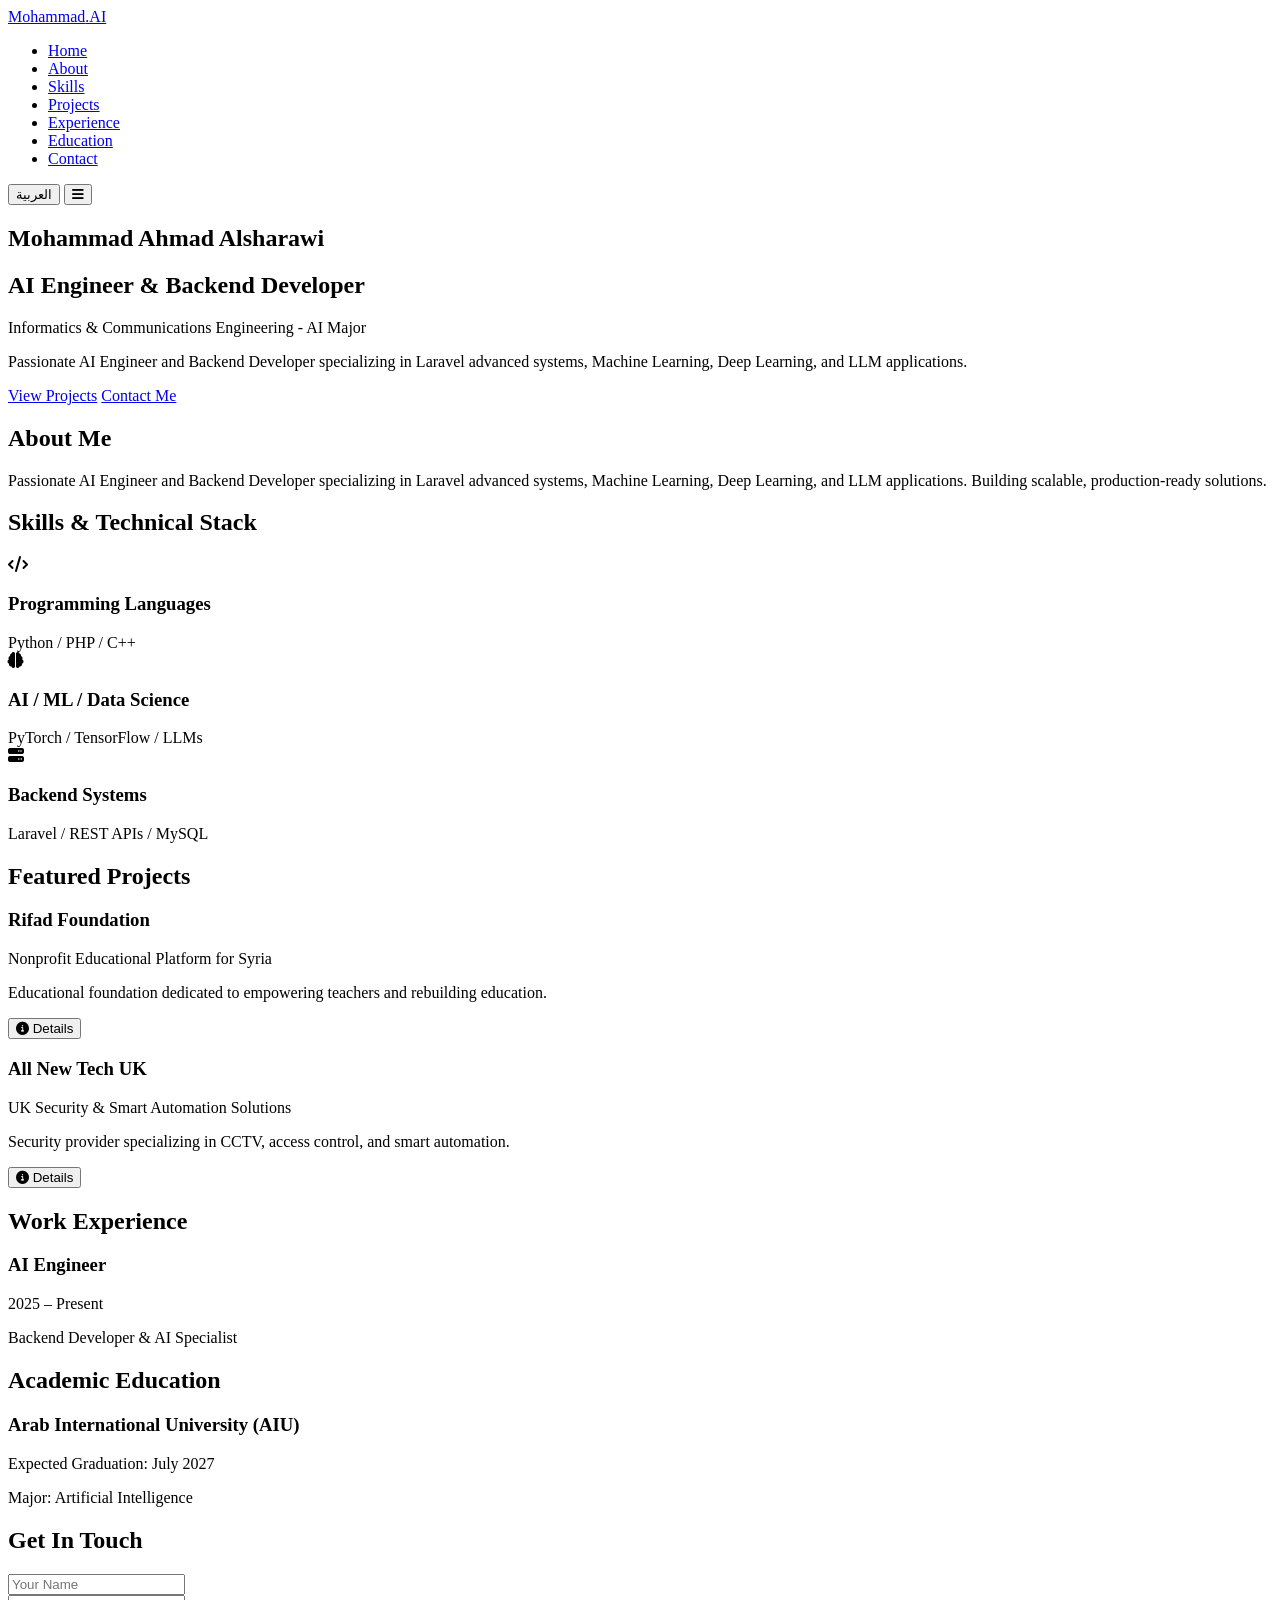
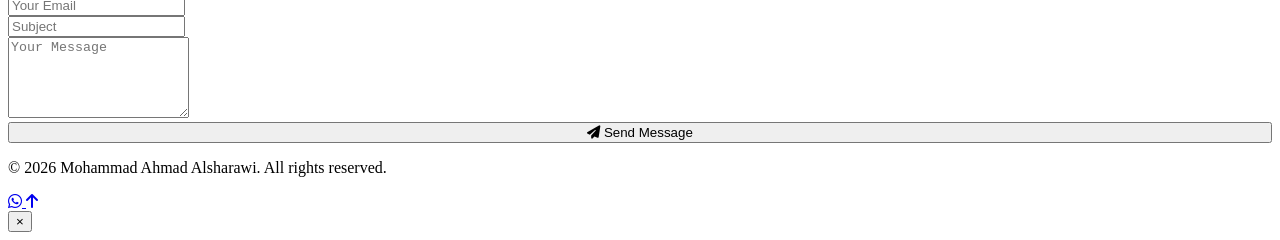
==== index.html @ d44308a1 "Reapply "modify style" This reverts commit 7b369221297376e7bb7dd0b1ac728da6c365f1c9." ====
<!DOCTYPE html>
<html lang="en" dir="ltr">
<head>
  <meta charset="UTF-8">
  <meta name="viewport" content="width=device-width, initial-scale=1.0">
  <title>Mohammad Alsharawi | Portfolio</title>
  
  <!-- Fonts & Icons -->
  <link rel="preconnect" href="https://fonts.googleapis.com">
  <link rel="preconnect" href="https://fonts.gstatic.com" crossorigin>
  <link href="https://fonts.googleapis.com/css2?family=Inter:wght@300;400;600;700&family=Tajawal:wght@400;500;700&display=swap" rel="stylesheet">
  <link rel="stylesheet" href="https://cdnjs.cloudflare.com/ajax/libs/font-awesome/6.4.0/css/all.min.css">
  
  <!-- Custom CSS -->
  <link rel="stylesheet" href="style.css">
</head>
<body>

  <!-- Navigation -->
  <nav class="navbar glass-panel">
    <div class="container nav-container">
      <a href="#home" class="logo">Mohammad<span>.AI</span></a>
      
      <ul class="nav-links" id="nav-links">
        <li><a href="#home" data-lang="nav-home">Home</a></li>
        <li><a href="#about" data-lang="nav-about">About</a></li>
        <li><a href="#skills" data-lang="nav-skills">Skills</a></li>
        <li><a href="#projects" data-lang="nav-projects">Projects</a></li>
        <li><a href="#experience" data-lang="nav-experience">Experience</a></li>
        <li><a href="#education" data-lang="nav-education">Education</a></li>
        <li><a href="#contact" data-lang="nav-contact">Contact</a></li>
      </ul>

      <div class="nav-actions">
        <button class="btn btn-outline language-switcher" onclick="switchLanguage()">العربية</button>
        <button class="mobile-toggle" id="mobile-toggle" aria-label="Toggle Menu">
          <i class="fas fa-bars"></i>
        </button>
      </div>
    </div>
  </nav>

  <!-- Hero Section -->
  <section id="home" class="hero-section section">
    <div class="container hero-container">
      <div class="hero-content">
        <h1 class="hero-title" data-lang="hero-name">Mohammad Ahmad Alsharawi</h1>
        <h2 class="hero-subtitle" data-lang="hero-subtitle">AI Engineer & Backend Developer</h2>
        <p class="hero-academic" data-lang="hero-academic">Informatics & Communications Engineering - AI Major</p>
        <p class="hero-desc" data-lang="hero-desc">
          Passionate AI Engineer and Backend Developer specializing in Laravel advanced systems, Machine Learning, Deep Learning, and LLM applications.
        </p>
        <div class="hero-btns">
          <a href="#projects" class="btn btn-primary" data-lang="view-projects">View Projects</a>
          <a href="#contact" class="btn btn-outline" data-lang="contact-me">Contact Me</a>
        </div>
      </div>
    </div>
  </section>

  <!-- About Section -->
  <section id="about" class="section">
    <div class="container">
      <h2 class="section-title" data-lang="about-me">About Me</h2>
      <div class="glass-panel about-card">
        <p data-lang="hero-desc">
          Passionate AI Engineer and Backend Developer specializing in Laravel advanced systems, Machine Learning, Deep Learning, and LLM applications. Building scalable, production-ready solutions.
        </p>
      </div>
    </div>
  </section>

  <!-- Skills Section -->
  <section id="skills" class="section skills-section">
    <div class="container">
      <h2 class="section-title" data-lang="my-skills">Skills & Technical Stack</h2>
      <div class="grid-3">
        <div class="glass-panel skill-card">
          <i class="fas fa-code skill-icon"></i>
          <h3 data-lang="programming-languages">Programming Languages</h3>
          <div class="progress-item">
            <span>Python / PHP / C++</span>
            <div class="progress-bg"><div class="progress-bar" data-progress="90%"></div></div>
          </div>
        </div>

        <div class="glass-panel skill-card">
          <i class="fas fa-brain skill-icon"></i>
          <h3 data-lang="ai-ml-data">AI / ML / Data Science</h3>
          <div class="progress-item">
            <span>PyTorch / TensorFlow / LLMs</span>
            <div class="progress-bg"><div class="progress-bar" data-progress="85%"></div></div>
          </div>
        </div>

        <div class="glass-panel skill-card">
          <i class="fas fa-server skill-icon"></i>
          <h3 data-lang="backend-systems">Backend Systems</h3>
          <div class="progress-item">
            <span>Laravel / REST APIs / MySQL</span>
            <div class="progress-bg"><div class="progress-bar" data-progress="92%"></div></div>
          </div>
        </div>
      </div>
    </div>
  </section>

  <!-- Projects Section -->
  <section id="projects" class="section">
    <div class="container">
      <h2 class="section-title" data-lang="my-projects">Featured Projects</h2>
      <div class="grid-2">
        <div class="glass-panel project-card">
          <h3 data-lang="rifad-title">Rifad Foundation</h3>
          <p class="project-tag" data-lang="rifad-short">Nonprofit Educational Platform for Syria</p>
          <p data-lang="rifad-desc">Educational foundation dedicated to empowering teachers and rebuilding education.</p>
          <button class="btn btn-outline btn-sm" onclick="openModal('project-modal', 'modal-rifad-details')">
            <i class="fas fa-info-circle"></i> Details
          </button>
        </div>

        <div class="glass-panel project-card">
          <h3 data-lang="allnewtech-title">All New Tech UK</h3>
          <p class="project-tag" data-lang="allnewtech-short">UK Security & Smart Automation Solutions</p>
          <p data-lang="allnewtech-desc">Security provider specializing in CCTV, access control, and smart automation.</p>
          <button class="btn btn-outline btn-sm" onclick="openModal('project-modal', 'modal-tech-details')">
            <i class="fas fa-info-circle"></i> Details
          </button>
        </div>
      </div>
    </div>
  </section>

  <!-- Experience & Education Section -->
  <section id="experience" class="section">
    <div class="container">
      <div class="grid-2">
        <div>
          <h2 class="section-title" data-lang="my-experience">Work Experience</h2>
          <div class="glass-panel timeline-card">
            <h3 data-lang="ai-engineer">AI Engineer</h3>
            <span class="timeline-date" data-lang="experience-present">2025 – Present</span>
            <p data-lang="backend-developer">Backend Developer & AI Specialist</p>
          </div>
        </div>
        <div id="education">
          <h2 class="section-title" data-lang="my-education">Academic Education</h2>
          <div class="glass-panel timeline-card">
            <h3 data-lang="aiu-university">Arab International University (AIU)</h3>
            <span class="timeline-date" data-lang="grad-2027">Expected Graduation: July 2027</span>
            <p data-lang="major-ai">Major: Artificial Intelligence</p>
          </div>
        </div>
      </div>
    </div>
  </section>

  <!-- Contact Section -->
  <section id="contact" class="section">
    <div class="container">
      <h2 class="section-title" data-lang="get-in-touch">Get In Touch</h2>
      <div class="glass-panel contact-wrapper">
        <form id="contact-form" class="contact-form">
          <div class="form-group">
            <input type="text" name="name" class="form-input" placeholder="Your Name" required>
          </div>
          <div class="form-group">
            <input type="email" name="email" class="form-input" placeholder="Your Email" required>
          </div>
          <div class="form-group">
            <input type="text" name="subject" class="form-input" placeholder="Subject" required>
          </div>
          <div class="form-group">
            <textarea name="message" rows="5" class="form-input" placeholder="Your Message" required></textarea>
          </div>
          <button type="submit" class="btn btn-primary" style="width: 100%;">
            <i class="fas fa-paper-plane"></i> <span data-lang="send-message">Send Message</span>
          </button>
        </form>
      </div>
    </div>
  </section>

  <!-- Footer -->
  <footer class="footer">
    <div class="container">
      <p data-lang="copyright">© 2026 Mohammad Ahmad Alsharawi. All rights reserved.</p>
    </div>
  </footer>

  <!-- Floating Buttons -->
  <div class="floating-actions">
    <a href="https://wa.me/963939795817" target="_blank" class="float-btn wa" aria-label="WhatsApp">
      <i class="fab fa-whatsapp"></i>
    </a>
    <a href="#home" class="float-btn top" aria-label="Back to top">
      <i class="fas fa-arrow-up"></i>
    </a>
  </div>

  <!-- Dynamic Modal -->
  <div id="project-modal" class="modal">
    <div class="modal-content glass-panel">
      <button class="close-modal">&times;</button>
      <div id="modal-body"></div>
    </div>
  </div>

  <!-- Modal Details Templates -->
  <div id="modal-rifad-details" style="display: none;">
    <h3 style="margin-bottom: 10px; color: var(--primary-color);">Rifad Foundation</h3>
    <p style="margin-bottom: 15px;">Full API infrastructure and management panel developed using Laravel and Filament Framework.</p>
    <p><strong>Tech Stack:</strong> Laravel, Filament Framework, MySQL, REST APIs</p>
  </div>

  <div id="modal-tech-details" style="display: none;">
    <h3 style="margin-bottom: 10px; color: var(--primary-color);">All New Tech UK</h3>
    <p style="margin-bottom: 15px;">Automated system setup for managing IoT security devices and client scheduling.</p>
    <p><strong>Tech Stack:</strong> Laravel, MySQL, Microservices</p>
  </div>

  <!-- JavaScript Files -->
  <script src="language.js"></script>
  <script src="components.js"></script>
  <script src="main.js"></script>
</body>
</html>
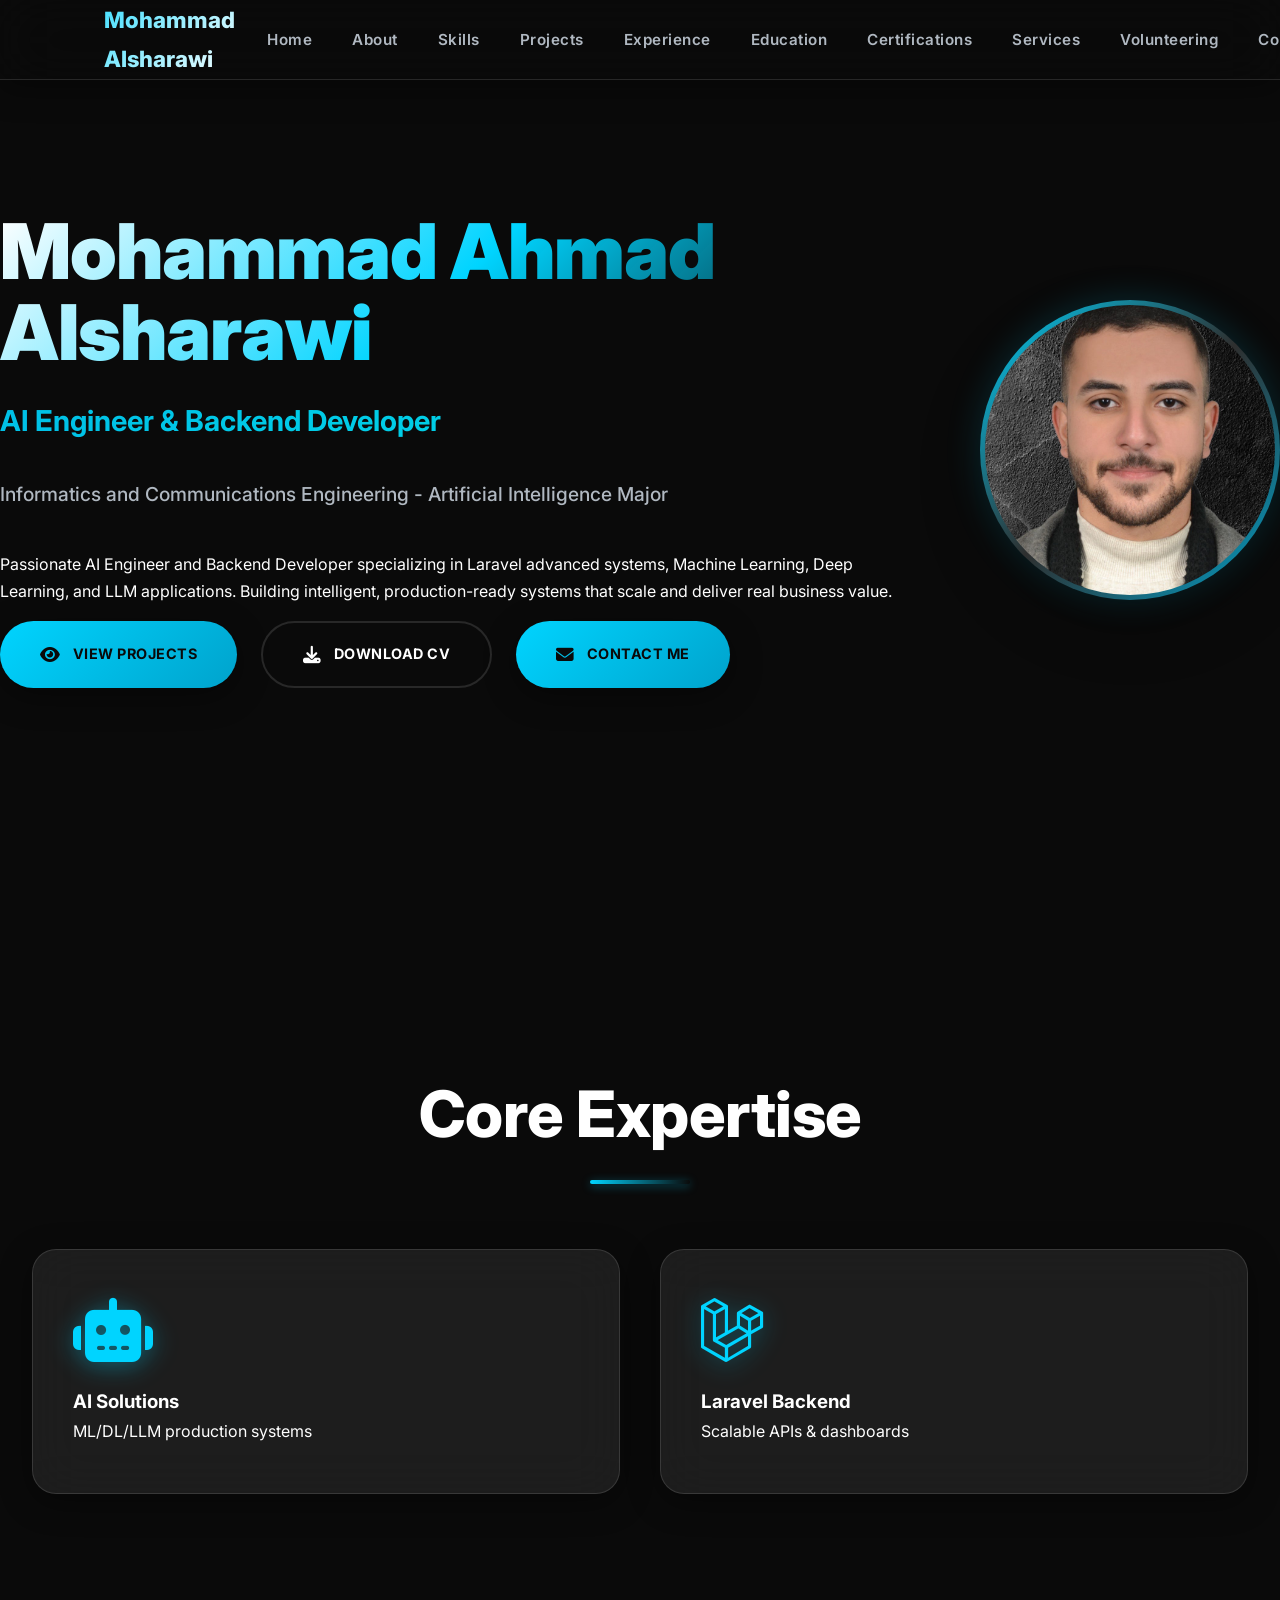
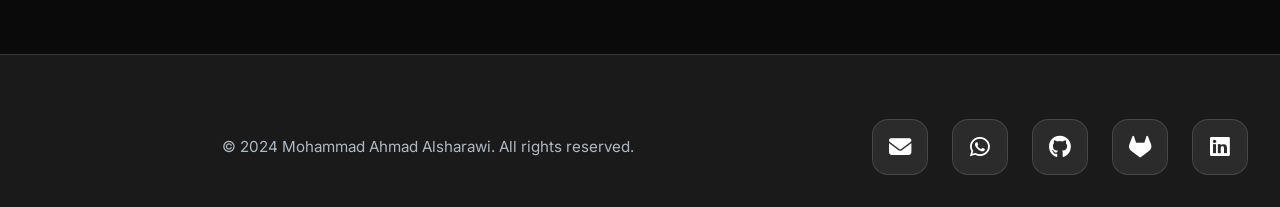
==== commit 2aa3ca20: "Revert "Reapply "modify style"" This reverts commit d44308a159868b66669039bdb85ccf58f5307e5c." ====
--- a/index.html
+++ b/index.html
@@ -1,227 +1,138 @@
 <!DOCTYPE html>
-<html lang="en" dir="ltr">
+<html lang="en">
+<style>
+  .profile-img.profile-photo {
+  position: relative;
+  width: 300px;
+  height: 300px;
+  border-radius: 50%;
+  overflow: hidden;
+  animation: float 6s ease-in-out infinite;
+  padding: 5px;
+  background: linear-gradient(135deg, var(--accent), rgba(255,255,255,0.15), var(--accent-dark));
+  box-shadow:
+    0 25px 60px rgba(0, 0, 0, 0.3),
+    0 0 35px rgba(0, 212, 255, 0.18);
+}
+
+.profile-img.profile-photo img {
+  width: 100%;
+  height: 100%;
+  border-radius: 50%;
+  object-fit: cover;
+  display: block;
+  background: #0b1220;
+}
+</style>
 <head>
   <meta charset="UTF-8">
   <meta name="viewport" content="width=device-width, initial-scale=1.0">
-  <title>Mohammad Alsharawi | Portfolio</title>
-  
-  <!-- Fonts & Icons -->
-  <link rel="preconnect" href="https://fonts.googleapis.com">
-  <link rel="preconnect" href="https://fonts.gstatic.com" crossorigin>
-  <link href="https://fonts.googleapis.com/css2?family=Inter:wght@300;400;600;700&family=Tajawal:wght@400;500;700&display=swap" rel="stylesheet">
-  <link rel="stylesheet" href="https://cdnjs.cloudflare.com/ajax/libs/font-awesome/6.4.0/css/all.min.css">
-  
-  <!-- Custom CSS -->
-  <link rel="stylesheet" href="style.css">
+  <title>Mohammad Alsharawi | AI Engineer & Backend Developer</title>
+  <link rel="stylesheet" href="assets/css/style.css">
+  <link href="https://fonts.googleapis.com/css2?family=Inter:wght@300;400;500;600;700;800&display=swap" rel="stylesheet">
+  <link href="https://fonts.googleapis.com/css2?family=Noto+Sans+Arabic:wght@400;500;600;700&display=swap" rel="stylesheet">
+  <link rel="stylesheet" href="https://cdnjs.cloudflare.com/ajax/libs/font-awesome/6.5.2/css/all.min.css" integrity="sha512-SnH5WK+bZxgPHs44uWIX+LLJAJ9/2PkPKZ5QiAj6Ta86w+fsb2TkcmfRyVX3pBnMFcV7oQPJkl9QevSCWr3W6A==" crossorigin="anonymous" referrerpolicy="no-referrer" />
 </head>
 <body>
-
   <!-- Navigation -->
-  <nav class="navbar glass-panel">
-    <div class="container nav-container">
-      <a href="#home" class="logo">Mohammad<span>.AI</span></a>
-      
-      <ul class="nav-links" id="nav-links">
-        <li><a href="#home" data-lang="nav-home">Home</a></li>
-        <li><a href="#about" data-lang="nav-about">About</a></li>
-        <li><a href="#skills" data-lang="nav-skills">Skills</a></li>
-        <li><a href="#projects" data-lang="nav-projects">Projects</a></li>
-        <li><a href="#experience" data-lang="nav-experience">Experience</a></li>
-        <li><a href="#education" data-lang="nav-education">Education</a></li>
-        <li><a href="#contact" data-lang="nav-contact">Contact</a></li>
+  <nav class="navbar">
+    <div class="nav-container">
+      <a href="index.html" class="logo">
+        <i class="fas fa-brain" aria-hidden="true"></i> Mohammad Alsharawi
+      </a>
+      <ul class="navbar-nav">
+        <li><a href="index.html" class="nav-link active" data-lang="nav-home" aria-label="Home"></a></li>
+        <li><a href="about.html" class="nav-link" data-lang="nav-about" aria-label="About"></a></li>
+        <li><a href="skills.html" class="nav-link" data-lang="nav-skills" aria-label="Skills"></a></li>
+        <li><a href="projects.html" class="nav-link" data-lang="nav-projects" aria-label="Projects"></a></li>
+        <li><a href="experience.html" class="nav-link" data-lang="nav-experience" aria-label="Experience"></a></li>
+        <li><a href="education.html" class="nav-link" data-lang="nav-education" aria-label="Education"></a></li>
+        <li><a href="certifications.html" class="nav-link" data-lang="nav-certifications" aria-label="Certifications"></a></li>
+        <li><a href="services.html" class="nav-link" data-lang="nav-services" aria-label="Services"></a></li>
+        <li><a href="volunteers.html" class="nav-link">Volunteering</a></li>
+        <li><a href="contact.html" class="nav-link" data-lang="nav-contact" aria-label="Contact"></a></li>
       </ul>
-
-      <div class="nav-actions">
-        <button class="btn btn-outline language-switcher" onclick="switchLanguage()">العربية</button>
-        <button class="mobile-toggle" id="mobile-toggle" aria-label="Toggle Menu">
-          <i class="fas fa-bars"></i>
-        </button>
+      <div class="hamburger" aria-label="Toggle Menu">
+        <span></span>
+        <span></span>
+        <span></span>
       </div>
     </div>
   </nav>
 
-  <!-- Hero Section -->
-  <section id="home" class="hero-section section">
-    <div class="container hero-container">
-      <div class="hero-content">
-        <h1 class="hero-title" data-lang="hero-name">Mohammad Ahmad Alsharawi</h1>
-        <h2 class="hero-subtitle" data-lang="hero-subtitle">AI Engineer & Backend Developer</h2>
-        <p class="hero-academic" data-lang="hero-academic">Informatics & Communications Engineering - AI Major</p>
-        <p class="hero-desc" data-lang="hero-desc">
-          Passionate AI Engineer and Backend Developer specializing in Laravel advanced systems, Machine Learning, Deep Learning, and LLM applications.
-        </p>
-        <div class="hero-btns">
-          <a href="#projects" class="btn btn-primary" data-lang="view-projects">View Projects</a>
-          <a href="#contact" class="btn btn-outline" data-lang="contact-me">Contact Me</a>
-        </div>
+  <!-- Hero -->
+  <section class="hero animate" id="home">
+    <div class="hero-content">
+      <h1 data-lang="hero-name">Mohammad Ahmad Alsharawi</h1>
+      <div class="subtitle" data-lang="hero-subtitle">AI Engineer & Backend Developer</div>
+      <div class="academic-subtitle" data-lang="hero-academic">Informatics and Communications Engineering - Artificial Intelligence Major</div>
+      <p data-lang="hero-desc">Passionate AI Engineer and Backend Developer specializing in Laravel advanced systems, Machine Learning, Deep Learning, LLM applications. Building intelligent production-ready systems that scale.</p>
+      <div class="cta-buttons">
+        <a href="projects.html" class="btn btn-primary">
+          <i class="fas fa-eye"></i> <span data-lang="view-projects">View Projects</span>
+        </a>
+        <a href="#" class="btn btn-secondary" onclick="location.href='CV/Mohammad_Ahmed_Alsharawi.pdf'">
+          <i class="fas fa-download"></i> <span data-lang="download-cv">Download CV</span>
+        </a>
+        <a href="contact.html" class="btn btn-primary">
+          <i class="fas fa-envelope"></i> <span data-lang="contact-me">Contact Me</span>
+        </a>
+      </div>
+    </div>
+    <div class="hero-image">
+      <div class="profile-img profile-photo">
+        <img src="assets/images/profile.jpg" alt="Mohammad Alsharawi">
       </div>
     </div>
   </section>
 
-  <!-- About Section -->
-  <section id="about" class="section">
-    <div class="container">
-      <h2 class="section-title" data-lang="about-me">About Me</h2>
-      <div class="glass-panel about-card">
-        <p data-lang="hero-desc">
-          Passionate AI Engineer and Backend Developer specializing in Laravel advanced systems, Machine Learning, Deep Learning, and LLM applications. Building scalable, production-ready solutions.
-        </p>
+  <!-- Highlights -->
+  <section class="section animate" id="highlights">
+    <h2 class="section-title">Core Expertise</h2>
+    <div class="grid">
+      <div class="card">
+        <i class="fas fa-robot"></i>
+        <h3>AI Solutions</h3>
+        <p>ML/DL/LLM production systems</p>
       </div>
-    </div>
-  </section>
-
-  <!-- Skills Section -->
-  <section id="skills" class="section skills-section">
-    <div class="container">
-      <h2 class="section-title" data-lang="my-skills">Skills & Technical Stack</h2>
-      <div class="grid-3">
-        <div class="glass-panel skill-card">
-          <i class="fas fa-code skill-icon"></i>
-          <h3 data-lang="programming-languages">Programming Languages</h3>
-          <div class="progress-item">
-            <span>Python / PHP / C++</span>
-            <div class="progress-bg"><div class="progress-bar" data-progress="90%"></div></div>
-          </div>
-        </div>
-
-        <div class="glass-panel skill-card">
-          <i class="fas fa-brain skill-icon"></i>
-          <h3 data-lang="ai-ml-data">AI / ML / Data Science</h3>
-          <div class="progress-item">
-            <span>PyTorch / TensorFlow / LLMs</span>
-            <div class="progress-bg"><div class="progress-bar" data-progress="85%"></div></div>
-          </div>
-        </div>
-
-        <div class="glass-panel skill-card">
-          <i class="fas fa-server skill-icon"></i>
-          <h3 data-lang="backend-systems">Backend Systems</h3>
-          <div class="progress-item">
-            <span>Laravel / REST APIs / MySQL</span>
-            <div class="progress-bg"><div class="progress-bar" data-progress="92%"></div></div>
-          </div>
-        </div>
+      <div class="card">
+        <i class="fab fa-laravel"></i>
+        <h3>Laravel Backend</h3>
+        <p>Scalable APIs & dashboards</p>
       </div>
-    </div>
-  </section>
-
-  <!-- Projects Section -->
-  <section id="projects" class="section">
-    <div class="container">
-      <h2 class="section-title" data-lang="my-projects">Featured Projects</h2>
-      <div class="grid-2">
-        <div class="glass-panel project-card">
-          <h3 data-lang="rifad-title">Rifad Foundation</h3>
-          <p class="project-tag" data-lang="rifad-short">Nonprofit Educational Platform for Syria</p>
-          <p data-lang="rifad-desc">Educational foundation dedicated to empowering teachers and rebuilding education.</p>
-          <button class="btn btn-outline btn-sm" onclick="openModal('project-modal', 'modal-rifad-details')">
-            <i class="fas fa-info-circle"></i> Details
-          </button>
-        </div>
-
-        <div class="glass-panel project-card">
-          <h3 data-lang="allnewtech-title">All New Tech UK</h3>
-          <p class="project-tag" data-lang="allnewtech-short">UK Security & Smart Automation Solutions</p>
-          <p data-lang="allnewtech-desc">Security provider specializing in CCTV, access control, and smart automation.</p>
-          <button class="btn btn-outline btn-sm" onclick="openModal('project-modal', 'modal-tech-details')">
-            <i class="fas fa-info-circle"></i> Details
-          </button>
-        </div>
-      </div>
-    </div>
-  </section>
-
-  <!-- Experience & Education Section -->
-  <section id="experience" class="section">
-    <div class="container">
-      <div class="grid-2">
-        <div>
-          <h2 class="section-title" data-lang="my-experience">Work Experience</h2>
-          <div class="glass-panel timeline-card">
-            <h3 data-lang="ai-engineer">AI Engineer</h3>
-            <span class="timeline-date" data-lang="experience-present">2025 – Present</span>
-            <p data-lang="backend-developer">Backend Developer & AI Specialist</p>
-          </div>
-        </div>
-        <div id="education">
-          <h2 class="section-title" data-lang="my-education">Academic Education</h2>
-          <div class="glass-panel timeline-card">
-            <h3 data-lang="aiu-university">Arab International University (AIU)</h3>
-            <span class="timeline-date" data-lang="grad-2027">Expected Graduation: July 2027</span>
-            <p data-lang="major-ai">Major: Artificial Intelligence</p>
-          </div>
-        </div>
-      </div>
-    </div>
-  </section>
-
-  <!-- Contact Section -->
-  <section id="contact" class="section">
-    <div class="container">
-      <h2 class="section-title" data-lang="get-in-touch">Get In Touch</h2>
-      <div class="glass-panel contact-wrapper">
-        <form id="contact-form" class="contact-form">
-          <div class="form-group">
-            <input type="text" name="name" class="form-input" placeholder="Your Name" required>
-          </div>
-          <div class="form-group">
-            <input type="email" name="email" class="form-input" placeholder="Your Email" required>
-          </div>
-          <div class="form-group">
-            <input type="text" name="subject" class="form-input" placeholder="Subject" required>
-          </div>
-          <div class="form-group">
-            <textarea name="message" rows="5" class="form-input" placeholder="Your Message" required></textarea>
-          </div>
-          <button type="submit" class="btn btn-primary" style="width: 100%;">
-            <i class="fas fa-paper-plane"></i> <span data-lang="send-message">Send Message</span>
-          </button>
-        </form>
-      </div>
+      <!-- More highlights -->
     </div>
   </section>
 
   <!-- Footer -->
   <footer class="footer">
-    <div class="container">
-      <p data-lang="copyright">© 2026 Mohammad Ahmad Alsharawi. All rights reserved.</p>
+    <div class="footer-container">
+      <div class="footer-text">
+        <p data-lang="copyright">&copy; 2024 Mohammad Ahmad Alsharawi. All rights reserved.</p>
+      </div>
+      <div class="footer-icons">
+        <a href="mailto:eng.mohammadalsharawi@gmail.com" class="footer-icon" aria-label="Email Mohammad Alsharawi" title="Send Email" rel="noopener">
+          <i class="fas fa-envelope" aria-hidden="true"></i>
+        </a>
+        <a href="https://wa.me/963939795817" class="footer-icon" aria-label="WhatsApp Mohammad Alsharawi" title="WhatsApp Chat" target="_blank" rel="noopener">
+          <i class="fab fa-whatsapp" aria-hidden="true"></i>
+        </a>
+        <a href="https://github.com/MohammadAlsharawi" class="footer-icon" aria-label="GitHub Mohammad Alsharawi" title="GitHub Profile" target="_blank" rel="noopener">
+          <i class="fab fa-github" aria-hidden="true"></i>
+        </a>
+        <a href="https://gitlab.com/MohammedAlsharawi" class="footer-icon" aria-label="GitLab Mohammad Alsharawi" title="GitLab Profile" target="_blank" rel="noopener">
+          <i class="fab fa-gitlab" aria-hidden="true"></i>
+        </a>
+        <a href="https://www.linkedin.com/in/mohammad-alsharawi?utm_source=share&utm_campaign=share_via&utm_content=profile&utm_medium=ios_app" class="footer-icon" aria-label="LinkedIn Mohammad Alsharawi" title="LinkedIn Profile" target="_blank" rel="noopener">
+          <i class="fab fa-linkedin" aria-hidden="true"></i>
+        </a>
+      </div>
     </div>
   </footer>
 
-  <!-- Floating Buttons -->
-  <div class="floating-actions">
-    <a href="https://wa.me/963939795817" target="_blank" class="float-btn wa" aria-label="WhatsApp">
-      <i class="fab fa-whatsapp"></i>
-    </a>
-    <a href="#home" class="float-btn top" aria-label="Back to top">
-      <i class="fas fa-arrow-up"></i>
-    </a>
-  </div>
+  <script src="assets/js/language.js"></script>
+  <script src="assets/js/main.js"></script>
+  <script src="assets/js/components.js"></script>
+</body>
+</html>
 
-  <!-- Dynamic Modal -->
-  <div id="project-modal" class="modal">
-    <div class="modal-content glass-panel">
-      <button class="close-modal">&times;</button>
-      <div id="modal-body"></div>
-    </div>
-  </div>
-
-  <!-- Modal Details Templates -->
-  <div id="modal-rifad-details" style="display: none;">
-    <h3 style="margin-bottom: 10px; color: var(--primary-color);">Rifad Foundation</h3>
-    <p style="margin-bottom: 15px;">Full API infrastructure and management panel developed using Laravel and Filament Framework.</p>
-    <p><strong>Tech Stack:</strong> Laravel, Filament Framework, MySQL, REST APIs</p>
-  </div>
-
-  <div id="modal-tech-details" style="display: none;">
-    <h3 style="margin-bottom: 10px; color: var(--primary-color);">All New Tech UK</h3>
-    <p style="margin-bottom: 15px;">Automated system setup for managing IoT security devices and client scheduling.</p>
-    <p><strong>Tech Stack:</strong> Laravel, MySQL, Microservices</p>
-  </div>
-
-  <!-- JavaScript Files -->
-  <script src="language.js"></script>
-  <script src="components.js"></script>
-  <script src="main.js"></script>
-</body>
-</html>
--- a/assets/css/style.css
+++ b/assets/css/style.css
@@ -0,0 +1,640 @@
+/* Mohammad Alsharawi Portfolio - Premium Styles v2 */
+/* Dark Glassmorphism, Enhanced Header/Footer, Icon Fixes, RTL Perfect */
+
+* { margin: 0; padding: 0; box-sizing: border-box; }
+
+:root {
+  --bg-primary: #0a0a0a;
+  --bg-secondary: #1a1a1a;
+  --card-bg: rgba(255, 255, 255, 0.08);
+  --text-primary: #ffffff;
+  --text-secondary: #b0b8c1;
+  --accent: #00d4ff;
+  --accent-dark: #00a3cc;
+  --shadow: 0 8px 32px rgba(0,0,0,0.4);
+  --glass-shadow: 0 12px 48px rgba(0,212,255,0.1);
+  --border: rgba(255,255,255,0.12);
+  --transition: all 0.4s cubic-bezier(0.25,0.46,0.45,0.94);
+  --font-primary: 'Inter', system-ui, sans-serif;
+  --font-arabic: 'Noto Sans Arabic', sans-serif;
+  --navbar-height: 80px;
+}
+
+html { scroll-behavior: smooth; scroll-padding-top: var(--navbar-height); }
+body { 
+  font-family: var(--font-primary);
+  background: var(--bg-primary);
+  color: var(--text-primary);
+  line-height: 1.7;
+  overflow-x: hidden;
+}
+
+[lang="ar"] { font-family: var(--font-arabic); }
+
+/* RTL Perfect */
+.rtl-mode { direction: rtl; }
+[dir="rtl"], .rtl-mode { text-align: right; }
+[dir="rtl"] .navbar-nav, .rtl-mode .navbar-nav { flex-direction: row-reverse; }
+[dir="rtl"] .timeline::before { right: 50%; left: auto; transform: translateX(50%); }
+
+/* Premium Navbar - High-End */
+.navbar {
+  position: fixed;
+  top: 0;
+  left: 0;
+  right: 0;
+  height: var(--navbar-height);
+  background: rgba(10,10,10,0.97);
+  backdrop-filter: saturate(180%) blur(30px);
+  border-bottom: 1px solid var(--border);
+  z-index: 1000;
+  padding: 0 2rem;
+  transition: var(--transition);
+  box-shadow: var(--shadow);
+}
+
+.navbar.scrolled { 
+  height: 70px; 
+  backdrop-filter: blur(40px);
+  box-shadow: 0 4px 24px rgba(0,0,0,0.5);
+}
+
+.nav-container {
+  height: 100%;
+  max-width: 1400px;
+  margin: 0 auto;
+  display: flex;
+  align-items: center;
+  justify-content: space-between;
+  gap: 2rem;
+}
+
+.logo {
+  font-size: 1.4rem;
+  font-weight: 800;
+  background: linear-gradient(135deg, var(--accent), var(--text-primary));
+  -webkit-background-clip: text;
+  background-clip: text;
+  -webkit-text-fill-color: transparent;
+  text-decoration: none;
+  display: flex;
+  align-items: center;
+  gap: 0.5rem;
+}
+
+.logo i { font-size: 1.6rem; filter: drop-shadow(0 2px 8px rgba(0,212,255,0.5)); }
+
+.navbar-nav {
+  display: flex;
+  list-style: none;
+  gap: 2.5rem;
+  margin: 0;
+}
+
+.nav-link {
+  color: var(--text-secondary);
+  text-decoration: none;
+  font-weight: 600;
+  font-size: 0.95rem;
+  letter-spacing: 0.5px;
+  position: relative;
+  padding: 0.5rem 0;
+  transition: var(--transition);
+}
+
+.nav-link:hover, .nav-link.active {
+  color: var(--accent);
+}
+
+.nav-link::after {
+  content: '';
+  position: absolute;
+  bottom: 0;
+  left: 50%;
+  width: 0;
+  height: 2px;
+  background: linear-gradient(90deg, transparent, var(--accent), transparent);
+  transform: translateX(-50%);
+  transition: var(--transition);
+  box-shadow: 0 0 10px var(--accent);
+}
+
+.nav-link.active::after, .nav-link:hover::after { width: 100%; }
+
+.language-switcher {
+  background: var(--card-bg);
+  border: 1px solid var(--border);
+  color: var(--text-primary);
+  padding: 0.6rem 1.2rem;
+  border-radius: 30px;
+  cursor: pointer;
+  font-weight: 600;
+  font-size: 0.9rem;
+  transition: var(--transition);
+  position: relative;
+  overflow: hidden;
+}
+
+.language-switcher::before {
+  content: '';
+  position: absolute;
+  top: 0;
+  left: -100%;
+  width: 100%;
+  height: 100%;
+  background: linear-gradient(90deg, transparent, rgba(255,255,255,0.2), transparent);
+  transition: left 0.5s;
+}
+
+.language-switcher:hover {
+  background: linear-gradient(135deg, var(--accent), var(--accent-dark));
+  border-color: var(--accent);
+  transform: translateY(-2px);
+  box-shadow: 0 8px 25px rgba(0,212,255,0.3);
+}
+
+.language-switcher:hover::before { left: 100%; }
+
+.language-switcher:focus { outline: 2px solid var(--accent); outline-offset: 2px; }
+
+/* Premium Hamburger */
+.hamburger {
+  display: none;
+  flex-direction: column;
+  gap: 5px;
+  cursor: pointer;
+  padding: 0.5rem;
+}
+
+.hamburger span {
+  width: 28px;
+  height: 3px;
+  background: var(--text-primary);
+  border-radius: 3px;
+  transition: var(--transition);
+  box-shadow: 0 1px 3px rgba(0,0,0,0.3);
+}
+
+.hamburger:hover span { background: var(--accent); }
+
+.hamburger.active span:nth-child(1) { transform: rotate(45deg) translate(6px, 6px); }
+.hamburger.active span:nth-child(2) { opacity: 0; }
+.hamburger.active span:nth-child(3) { transform: rotate(-45deg) translate(6px, -6px); }
+
+/* Hero & Sections (Enhanced) */
+.hero { 
+  min-height: 100vh;
+  display: flex;
+  align-items: center;
+  padding-top: var(--navbar-height);
+  padding-bottom: var(--navbar-height);
+  max-width: 1400px;
+  margin: 0 auto;
+  gap: 5rem;
+}
+
+.hero-content h1 {
+  font-size: clamp(3.5rem, 6vw, 7rem);
+  font-weight: 900;
+  line-height: 1.05;
+  margin-bottom: 1.5rem;
+  background: linear-gradient(135deg, var(--text-primary) 0%, var(--accent) 50%, transparent 100%);
+  -webkit-background-clip: text;
+  background-clip: text;
+  -webkit-text-fill-color: transparent;
+  letter-spacing: -1px;
+}
+
+.subtitle { 
+  font-size: clamp(1.3rem, 2.5vw, 1.8rem);
+  background: linear-gradient(135deg, var(--accent), #00f5ff);
+  -webkit-background-clip: text;
+  background-clip: text;
+  -webkit-text-fill-color: transparent;
+  font-weight: 700;
+  margin-bottom: 2rem;
+  opacity: 0.9;
+}
+
+.academic-subtitle { 
+  font-size: 1.2rem;
+  color: var(--text-secondary);
+  margin-bottom: 2.5rem;
+  font-weight: 500;
+}
+
+.cta-buttons { 
+  display: flex;
+  gap: 1.5rem;
+  flex-wrap: wrap;
+  margin-top: 1rem;
+}
+
+.section {
+  padding: 10rem 2rem;
+  max-width: 1400px;
+  margin: 0 auto;
+}
+
+.section-title {
+  font-size: clamp(2.8rem, 5vw, 4.5rem);
+  text-align: center;
+  margin-bottom: 5rem;
+  position: relative;
+  font-weight: 800;
+  letter-spacing: -0.5px;
+}
+
+.section-title::after {
+  content: '';
+  position: absolute;
+  bottom: -15px;
+  left: 50%;
+  transform: translateX(-50%);
+  width: 100px;
+  height: 4px;
+  background: linear-gradient(90deg, var(--accent), transparent);
+  border-radius: 2px;
+  box-shadow: 0 2px 10px rgba(0,212,255,0.4);
+}
+
+/* Cards & Grid */
+.grid { display: grid; grid-template-columns: repeat(auto-fit, minmax(380px, 1fr)); gap: 2.5rem; }
+
+.card {
+  background: var(--card-bg);
+  backdrop-filter: blur(25px);
+  border: 1px solid var(--border);
+  border-radius: 24px;
+  padding: 3rem 2.5rem;
+  transition: var(--transition);
+  box-shadow: var(--shadow);
+  position: relative;
+  overflow: hidden;
+}
+
+.card::before {
+  content: '';
+  position: absolute;
+  top: 0;
+  left: 0;
+  right: 0;
+  height: 1px;
+  background: linear-gradient(90deg, transparent, var(--accent), transparent);
+  opacity: 0;
+  transition: var(--transition);
+}
+
+.card:hover {
+  transform: translateY(-12px) scale(1.02);
+  box-shadow: 0 25px 60px rgba(0,0,0,0.5), 0 0 30px rgba(0,212,255,0.2);
+  border-color: rgba(0,212,255,0.3);
+}
+
+.card:hover::before { opacity: 1; }
+
+/* Icon Premium */
+.card i, .logo i {
+  font-size: clamp(3rem, 5vw, 4.5rem);
+  color: var(--accent);
+  margin-bottom: 1.5rem;
+  filter: drop-shadow(0 4px 12px rgba(0,212,255,0.4));
+  transition: var(--transition);
+}
+
+.card:hover i { transform: scale(1.1) rotate(5deg); filter: drop-shadow(0 6px 20px rgba(0,212,255,0.6)); }
+
+/* Progress Bars */
+.progress-container {
+  background: rgba(255,255,255,0.1);
+  height: 10px;
+  border-radius: 5px;
+  overflow: hidden;
+  margin: 1.5rem 0;
+}
+
+.progress-bar {
+  height: 100%;
+  background: linear-gradient(90deg, var(--accent), var(--accent-dark));
+  width: 0;
+  border-radius: 5px;
+  transition: width 2.5s ease;
+  box-shadow: 0 0 15px var(--accent);
+}
+
+/* Premium Buttons */
+.btn {
+  padding: 1.2rem 2.5rem;
+  border: none;
+  border-radius: 50px;
+  font-weight: 700;
+  font-size: 1rem;
+  text-decoration: none;
+  display: inline-flex;
+  align-items: center;
+  gap: 0.75rem;
+  position: relative;
+  overflow: hidden;
+  transition: var(--transition);
+  cursor: pointer;
+  letter-spacing: 0.5px;
+  text-transform: uppercase;
+  font-size: 0.9rem;
+}
+
+.btn-primary {
+  background: linear-gradient(135deg, var(--accent), var(--accent-dark));
+  color: var(--bg-primary);
+  box-shadow: var(--shadow);
+}
+
+.btn-primary:hover {
+  transform: translateY(-4px);
+  box-shadow: 0 20px 50px rgba(0,212,255,0.4);
+}
+
+.btn-secondary {
+  background: transparent;
+  color: var(--text-primary);
+  border: 2px solid var(--border);
+}
+
+.btn-secondary:hover {
+  background: var(--text-primary);
+  color: var(--bg-primary);
+  border-color: var(--accent);
+  box-shadow: 0 10px 30px rgba(255,255,255,0.2);
+}
+
+.btn i { font-size: 1.1rem; }
+
+/* Footer - Icon-Based Premium */
+.footer {
+  background: var(--bg-secondary);
+  border-top: 1px solid var(--border);
+  padding: 4rem 2rem 2rem;
+  text-align: center;
+}
+
+.footer-container {
+  max-width: 1400px;
+  margin: 0 auto;
+  display: grid;
+  grid-template-columns: 1fr auto;
+  gap: 3rem;
+  align-items: center;
+}
+
+.footer-text {
+  color: var(--text-secondary);
+  font-size: 0.95rem;
+  line-height: 1.6;
+}
+
+.footer-icons {
+  display: flex;
+  gap: 1.5rem;
+  justify-content: center;
+  flex-wrap: wrap;
+}
+
+.footer-icon {
+  width: 56px;
+  height: 56px;
+  background: var(--card-bg);
+  border: 1px solid var(--border);
+  border-radius: 16px;
+  display: flex;
+  align-items: center;
+  justify-content: center;
+  color: var(--text-primary);
+  font-size: 1.4rem;
+  transition: var(--transition);
+  position: relative;
+  overflow: hidden;
+  text-decoration: none;
+}
+
+.footer-icon::before {
+  content: '';
+  position: absolute;
+  inset: 0;
+  background: var(--accent);
+  opacity: 0;
+  transition: var(--transition);
+}
+
+.footer-icon:hover {
+  transform: translateY(-6px) scale(1.1);
+  box-shadow: 0 15px 40px rgba(0,212,255,0.3);
+  border-color: var(--accent);
+}
+
+.footer-icon:hover::before { opacity: 0.1; }
+.footer-icon:hover i { color: var(--bg-primary); z-index: 1; filter: drop-shadow(0 2px 8px rgba(0,0,0,0.5)); }
+
+.footer-icon:focus { outline: 2px solid var(--accent); outline-offset: 4px; }
+
+/* Mobile Responsive */
+@media (max-width: 768px) {
+  .nav-container { padding: 0 1.5rem; gap: 1rem; }
+  .navbar-nav {
+    position: fixed;
+    top: var(--navbar-height);
+    left: 0;
+    right: 0;
+    background: rgba(10,10,10,0.99);
+    backdrop-filter: blur(40px);
+    flex-direction: column;
+    padding: 3rem 2rem;
+    gap: 1.5rem;
+    transform: translateY(-100%);
+    opacity: 0;
+    visibility: hidden;
+    transition: var(--transition);
+  }
+
+  .navbar-nav.active {
+    transform: translateY(0);
+    opacity: 1;
+    visibility: visible;
+  }
+
+  .hamburger { display: flex; }
+
+  .hero { 
+    flex-direction: column;
+    text-align: center;
+    gap: 3rem;
+    padding-top: calc(var(--navbar-height) + 2rem);
+  }
+
+  .cta-buttons { justify-content: center; flex-direction: column; align-items: center; }
+
+  .grid { grid-template-columns: 1fr; gap: 2rem; }
+
+  .timeline-item { flex-direction: column !important; padding-left: 3rem !important; padding-right: 0 !important; }
+  .timeline::before { left: 25px !important; }
+
+  .section { padding: 6rem 1.5rem; }
+
+  .footer-container { grid-template-columns: 1fr; gap: 2rem; text-align: center; }
+  .footer-icons { gap: 1.5rem; }
+}
+
+@media (max-width: 480px) {
+  .section { padding: 5rem 1rem; }
+  .hero { padding: 0 1rem; gap: 2rem; }
+  .card { padding: 2rem 1.5rem; }
+}
+
+/* Animations */
+@keyframes fadeInUp { from { opacity: 0; transform: translateY(60px); } to { opacity: 1; transform: translateY(0); } }
+@keyframes float { 0%,100% { transform: translateY(0); } 50% { transform: translateY(-25px); } }
+
+.animate { opacity: 0; transform: translateY(40px); transition: var(--transition); }
+.animate.reveal { opacity: 1; transform: translateY(0); }
+.delay-1 { transition-delay: 0.2s; }
+.delay-2 { transition-delay: 0.4s; }
+.delay-3 { transition-delay: 0.6s; }
+
+.profile-img {
+  width: 360px;
+  height: 360px;
+  border-radius: 50%;
+  background: linear-gradient(135deg, var(--accent), var(--accent-dark));
+  display: flex;
+  align-items: center;
+  justify-content: center;
+  font-size: 6.5rem;
+  font-weight: 900;
+  color: var(--bg-primary);
+  box-shadow: var(--glass-shadow);
+  animation: float 6s ease-in-out infinite;
+}
+
+@media (max-width: 768px) { .profile-img { width: 280px; height: 280px; font-size: 5rem; } }
+
+/* Form Styles */
+form input, form textarea {
+  background: var(--card-bg);
+  border: 1px solid var(--border);
+  color: var(--text-primary);
+  padding: 1.2rem;
+  border-radius: 12px;
+  font-family: inherit;
+  transition: var(--transition);
+  width: 100%;
+}
+
+form input:focus, form textarea:focus {
+  outline: none;
+  border-color: var(--accent);
+  box-shadow: 0 0 0 3px rgba(0,212,255,0.1);
+}
+
+form textarea { resize: vertical; min-height: 150px; }
+
+/* Modal */
+.modal { 
+  display: none; 
+  position: fixed;
+  inset: 0;
+  background: rgba(0,0,0,0.92);
+  z-index: 2000;
+  align-items: center;
+  justify-content: center;
+  backdrop-filter: blur(10px);
+}
+
+.modal.active { display: flex; animation: fadeIn 0.3s ease; }
+@keyframes fadeIn { from { opacity: 0; } to { opacity: 1; } }
+
+.modal-content {
+  background: var(--bg-secondary);
+  max-width: 90vw;
+  max-height: 90vh;
+  border-radius: 24px;
+  padding: 3.5rem;
+  position: relative;
+  box-shadow: var(--glass-shadow);
+  animation: slideUp 0.4s ease;
+  overflow-y: auto;
+}
+
+@keyframes slideUp { from { transform: translateY(50px); opacity: 0; } to { transform: translateY(0); opacity: 1; } }
+
+.close-modal {
+  position: absolute;
+  top: 1.5rem;
+  right: 1.5rem;
+  font-size: 2rem;
+  color: var(--text-secondary);
+  cursor: pointer;
+  transition: var(--transition);
+  width: 40px;
+  height: 40px;
+  border-radius: 50%;
+  display: flex;
+  align-items: center;
+  justify-content: center;
+}
+
+.close-modal:hover { background: rgba(255,255,255,0.1); color: var(--accent); transform: rotate(90deg); }
+
+/* Timeline Enhanced */
+.timeline { position: relative; max-width: 900px; margin: 0 auto; }
+.timeline::before {
+  content: '';
+  position: absolute;
+  left: 50%;
+  top: 0;
+  bottom: 0;
+  width: 3px;
+  background: linear-gradient(var(--accent), var(--accent-dark));
+  transform: translateX(-50%);
+}
+
+.timeline-item {
+  display: flex;
+  margin-bottom: 5rem;
+  position: relative;
+}
+
+.timeline-item:nth-child(odd) { justify-content: flex-end; padding-right: 3.5rem; }
+.timeline-item:nth-child(even) { justify-content: flex-start; padding-left: 3.5rem; flex-direction: row-reverse; }
+
+.timeline-content {
+  background: var(--card-bg);
+  padding: 2.5rem;
+  border-radius: 20px;
+  max-width: 450px;
+  box-shadow: var(--shadow);
+  position: relative;
+}
+
+.timeline-content::before {
+  content: '';
+  position: absolute;
+  top: 30px;
+  width: 20px;
+  height: 20px;
+  background: var(--accent);
+  border: 4px solid var(--bg-primary);
+  border-radius: 50%;
+}
+
+/* Responsive Timeline */
+@media (max-width: 768px) {
+  .timeline-item { flex-direction: column !important; padding-left: 4rem !important; padding-right: 0 !important; }
+  .timeline::before { left: 30px !important; }
+  .timeline-content::before { left: -35px; }
+}
+
+/* Carousel */
+.carousel { position: relative; max-width: 800px; margin: 0 auto; overflow: hidden; border-radius: 24px; }
+.carousel-track { display: flex; transition: transform 0.6s cubic-bezier(0.25,0.46,0.45,0.94); }
+.testimonial-card { min-width: 100%; padding: 0; }
+
+/* Legacy Support */
+.fade-in-up { animation: fadeInUp 1s ease forwards; }
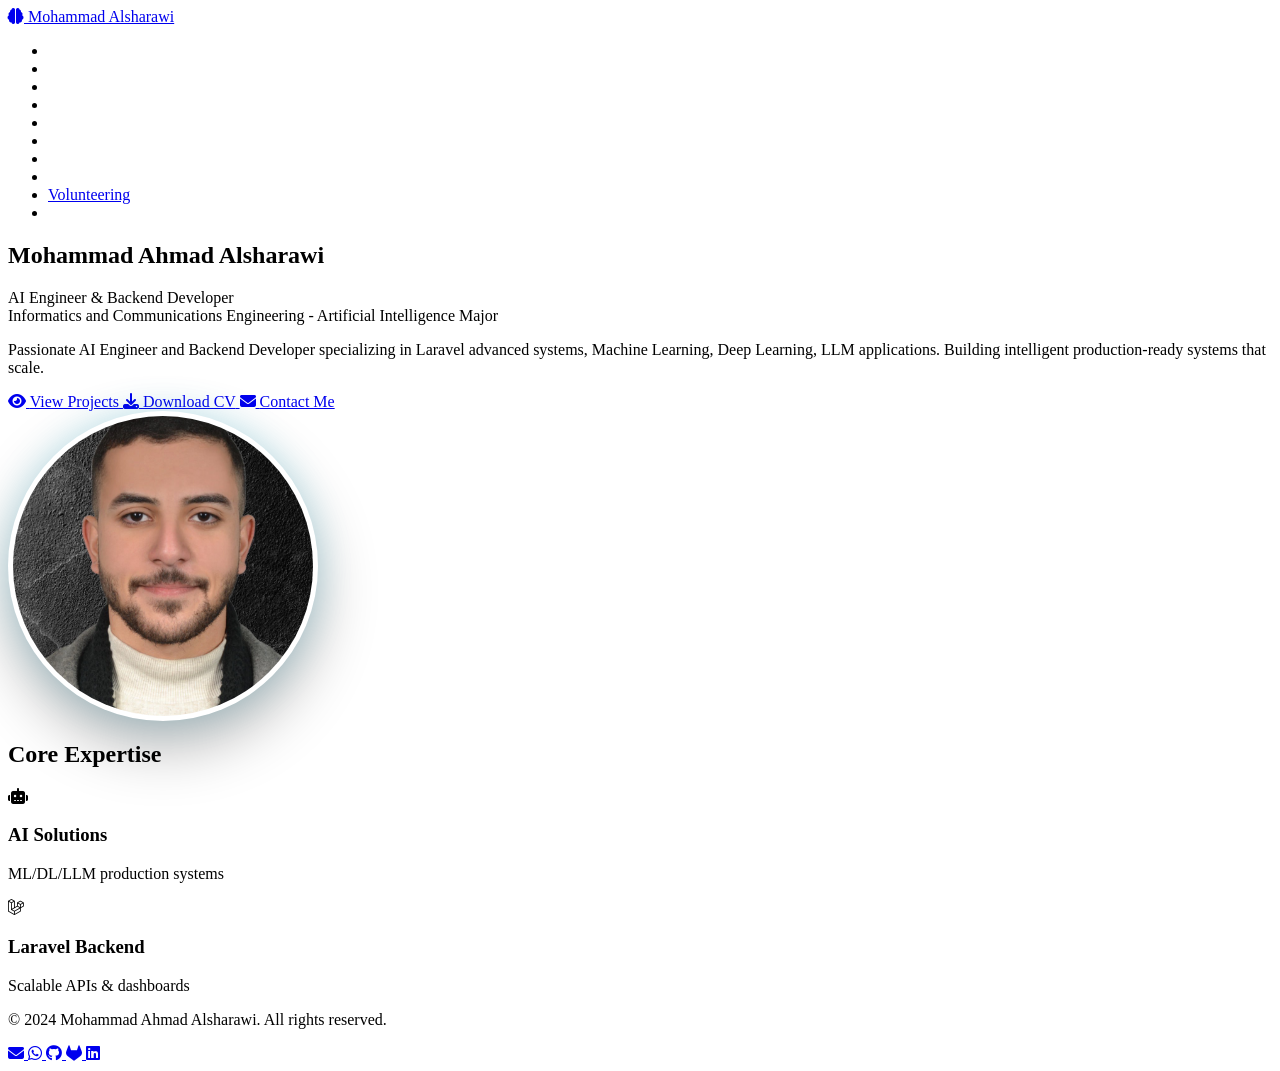
==== commit f5274fc3: "modify all project" ====
--- a/index.html
+++ b/index.html
@@ -1,5 +1,7 @@
 <!DOCTYPE html>
 <html lang="en">
+
+<head>
 <style>
   .profile-img.profile-photo {
   position: relative;
@@ -24,14 +26,14 @@
   background: #0b1220;
 }
 </style>
-<head>
   <meta charset="UTF-8">
   <meta name="viewport" content="width=device-width, initial-scale=1.0">
   <title>Mohammad Alsharawi | AI Engineer & Backend Developer</title>
-  <link rel="stylesheet" href="assets/css/style.css">
+  <link rel="stylesheet" href="style.css">
   <link href="https://fonts.googleapis.com/css2?family=Inter:wght@300;400;500;600;700;800&display=swap" rel="stylesheet">
   <link href="https://fonts.googleapis.com/css2?family=Noto+Sans+Arabic:wght@400;500;600;700&display=swap" rel="stylesheet">
   <link rel="stylesheet" href="https://cdnjs.cloudflare.com/ajax/libs/font-awesome/6.5.2/css/all.min.css" integrity="sha512-SnH5WK+bZxgPHs44uWIX+LLJAJ9/2PkPKZ5QiAj6Ta86w+fsb2TkcmfRyVX3pBnMFcV7oQPJkl9QevSCWr3W6A==" crossorigin="anonymous" referrerpolicy="no-referrer" />
+  <meta name="theme-color" content="#070b14">
 </head>
 <body>
   <!-- Navigation -->
@@ -130,9 +132,9 @@
     </div>
   </footer>
 
-  <script src="assets/js/language.js"></script>
-  <script src="assets/js/main.js"></script>
-  <script src="assets/js/components.js"></script>
+  <script src="language.js"></script>
+  <script src="main.js"></script>
+  <script src="components.js"></script>
 </body>
 </html>
 
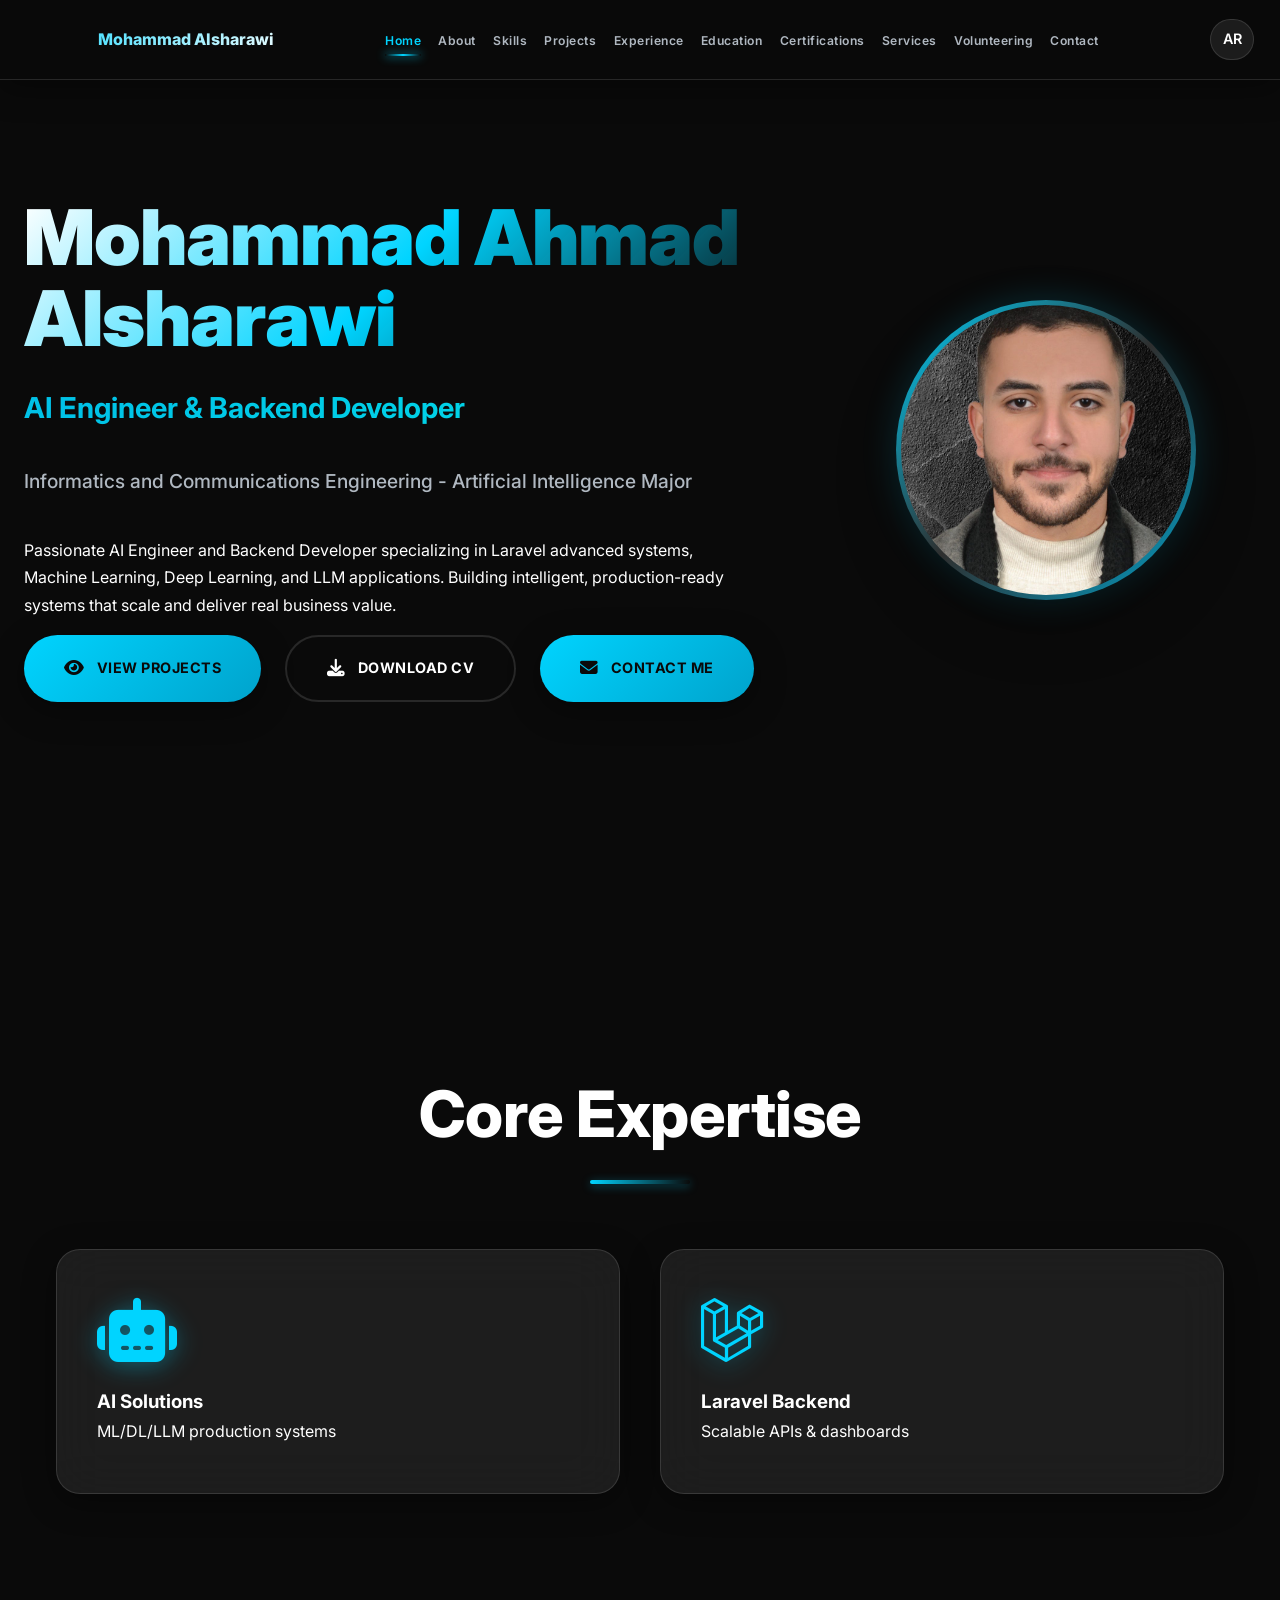
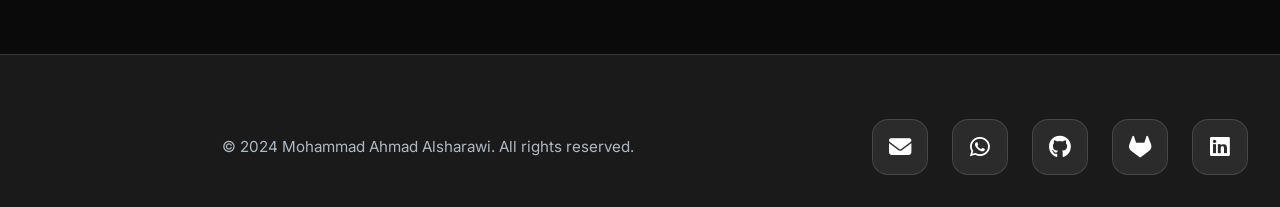
==== commit 02a02092: "modify all project" ====
--- a/index.html
+++ b/index.html
@@ -1,6 +1,5 @@
 <!DOCTYPE html>
 <html lang="en">
-
 <head>
 <style>
   .profile-img.profile-photo {
@@ -29,11 +28,10 @@
   <meta charset="UTF-8">
   <meta name="viewport" content="width=device-width, initial-scale=1.0">
   <title>Mohammad Alsharawi | AI Engineer & Backend Developer</title>
-  <link rel="stylesheet" href="style.css">
+  <link rel="stylesheet" href="assets/css/style.css">
   <link href="https://fonts.googleapis.com/css2?family=Inter:wght@300;400;500;600;700;800&display=swap" rel="stylesheet">
   <link href="https://fonts.googleapis.com/css2?family=Noto+Sans+Arabic:wght@400;500;600;700&display=swap" rel="stylesheet">
   <link rel="stylesheet" href="https://cdnjs.cloudflare.com/ajax/libs/font-awesome/6.5.2/css/all.min.css" integrity="sha512-SnH5WK+bZxgPHs44uWIX+LLJAJ9/2PkPKZ5QiAj6Ta86w+fsb2TkcmfRyVX3pBnMFcV7oQPJkl9QevSCWr3W6A==" crossorigin="anonymous" referrerpolicy="no-referrer" />
-  <meta name="theme-color" content="#070b14">
 </head>
 <body>
   <!-- Navigation -->
@@ -51,14 +49,15 @@
         <li><a href="education.html" class="nav-link" data-lang="nav-education" aria-label="Education"></a></li>
         <li><a href="certifications.html" class="nav-link" data-lang="nav-certifications" aria-label="Certifications"></a></li>
         <li><a href="services.html" class="nav-link" data-lang="nav-services" aria-label="Services"></a></li>
-        <li><a href="volunteers.html" class="nav-link">Volunteering</a></li>
+        <li><a href="volunteers.html" class="nav-link" data-lang="nav-Volunteering">Volunteering</a></li>
         <li><a href="contact.html" class="nav-link" data-lang="nav-contact" aria-label="Contact"></a></li>
       </ul>
-      <div class="hamburger" aria-label="Toggle Menu">
+      <button class="language-switcher" type="button" aria-label="Switch language">AR</button>
+      <button class="hamburger" type="button" aria-label="Toggle navigation" aria-expanded="false">
         <span></span>
         <span></span>
         <span></span>
-      </div>
+      </button>
     </div>
   </nav>
 
@@ -73,7 +72,7 @@
         <a href="projects.html" class="btn btn-primary">
           <i class="fas fa-eye"></i> <span data-lang="view-projects">View Projects</span>
         </a>
-        <a href="#" class="btn btn-secondary" onclick="location.href='CV/Mohammad_Ahmed_Alsharawi.pdf'">
+        <a href="CV/Mohammad_Ahmed_Alsharawi.pdf" class="btn btn-secondary" download>
           <i class="fas fa-download"></i> <span data-lang="download-cv">Download CV</span>
         </a>
         <a href="contact.html" class="btn btn-primary">
@@ -132,9 +131,9 @@
     </div>
   </footer>
 
-  <script src="language.js"></script>
-  <script src="main.js"></script>
-  <script src="components.js"></script>
+  <script src="assets/js/language.js"></script>
+  <script src="assets/js/main.js"></script>
+  <script src="assets/js/components.js"></script>
 </body>
 </html>
 
--- a/assets/css/style.css
+++ b/assets/css/style.css
@@ -0,0 +1,751 @@
+/* Mohammad Alsharawi Portfolio - Premium Styles v2 */
+/* Dark Glassmorphism, Enhanced Header/Footer, Icon Fixes, RTL Perfect */
+
+* { margin: 0; padding: 0; box-sizing: border-box; }
+
+:root {
+  --bg-primary: #0a0a0a;
+  --bg-secondary: #1a1a1a;
+  --card-bg: rgba(255, 255, 255, 0.08);
+  --text-primary: #ffffff;
+  --text-secondary: #b0b8c1;
+  --accent: #00d4ff;
+  --accent-dark: #00a3cc;
+  --shadow: 0 8px 32px rgba(0,0,0,0.4);
+  --glass-shadow: 0 12px 48px rgba(0,212,255,0.1);
+  --border: rgba(255,255,255,0.12);
+  --transition: all 0.4s cubic-bezier(0.25,0.46,0.45,0.94);
+  --font-primary: 'Inter', system-ui, sans-serif;
+  --font-arabic: 'Noto Sans Arabic', sans-serif;
+  --navbar-height: 80px;
+}
+
+html { scroll-behavior: smooth; scroll-padding-top: var(--navbar-height); }
+body { 
+  font-family: var(--font-primary);
+  background: var(--bg-primary);
+  color: var(--text-primary);
+  line-height: 1.7;
+  overflow-x: hidden;
+}
+
+[lang="ar"] { font-family: var(--font-arabic); }
+
+/* RTL Perfect */
+.rtl-mode { direction: rtl; }
+[dir="rtl"], .rtl-mode { text-align: right; }
+[dir="rtl"] .navbar-nav, .rtl-mode .navbar-nav { flex-direction: row-reverse; }
+[dir="rtl"] .timeline::before { right: 50%; left: auto; transform: translateX(50%); }
+
+/* Premium Navbar - High-End */
+.navbar {
+  position: fixed;
+  top: 0;
+  left: 0;
+  right: 0;
+  height: var(--navbar-height);
+  background: rgba(10,10,10,0.97);
+  backdrop-filter: saturate(180%) blur(30px);
+  border-bottom: 1px solid var(--border);
+  z-index: 1000;
+  padding: 0 2rem;
+  transition: var(--transition);
+  box-shadow: var(--shadow);
+}
+
+.navbar.scrolled { 
+  height: 70px; 
+  backdrop-filter: blur(40px);
+  box-shadow: 0 4px 24px rgba(0,0,0,0.5);
+}
+
+.nav-container {
+  height: 100%;
+  max-width: 1400px;
+  margin: 0 auto;
+  display: flex;
+  align-items: center;
+  justify-content: space-between;
+  gap: 2rem;
+}
+
+.logo {
+  font-size: 1.4rem;
+  font-weight: 800;
+  background: linear-gradient(135deg, var(--accent), var(--text-primary));
+  -webkit-background-clip: text;
+  background-clip: text;
+  -webkit-text-fill-color: transparent;
+  text-decoration: none;
+  display: flex;
+  align-items: center;
+  gap: 0.5rem;
+}
+
+.logo i { font-size: 1.6rem; filter: drop-shadow(0 2px 8px rgba(0,212,255,0.5)); }
+
+.navbar-nav {
+  display: flex;
+  list-style: none;
+  gap: 2.5rem;
+  margin: 0;
+}
+
+.nav-link {
+  color: var(--text-secondary);
+  text-decoration: none;
+  font-weight: 600;
+  font-size: 0.95rem;
+  letter-spacing: 0.5px;
+  position: relative;
+  padding: 0.5rem 0;
+  transition: var(--transition);
+}
+
+.nav-link:hover, .nav-link.active {
+  color: var(--accent);
+}
+
+.nav-link::after {
+  content: '';
+  position: absolute;
+  bottom: 0;
+  left: 50%;
+  width: 0;
+  height: 2px;
+  background: linear-gradient(90deg, transparent, var(--accent), transparent);
+  transform: translateX(-50%);
+  transition: var(--transition);
+  box-shadow: 0 0 10px var(--accent);
+}
+
+.nav-link.active::after, .nav-link:hover::after { width: 100%; }
+
+.language-switcher {
+  background: var(--card-bg);
+  border: 1px solid var(--border);
+  color: var(--text-primary);
+  padding: 0.6rem 1.2rem;
+  border-radius: 30px;
+  cursor: pointer;
+  font-weight: 600;
+  font-size: 0.9rem;
+  transition: var(--transition);
+  position: relative;
+  overflow: hidden;
+}
+
+.language-switcher::before {
+  content: '';
+  position: absolute;
+  top: 0;
+  left: -100%;
+  width: 100%;
+  height: 100%;
+  background: linear-gradient(90deg, transparent, rgba(255,255,255,0.2), transparent);
+  transition: left 0.5s;
+}
+
+.language-switcher:hover {
+  background: linear-gradient(135deg, var(--accent), var(--accent-dark));
+  border-color: var(--accent);
+  transform: translateY(-2px);
+  box-shadow: 0 8px 25px rgba(0,212,255,0.3);
+}
+
+.language-switcher:hover::before { left: 100%; }
+
+.language-switcher:focus { outline: 2px solid var(--accent); outline-offset: 2px; }
+
+/* Premium Hamburger */
+.hamburger {
+  display: none;
+  flex-direction: column;
+  gap: 5px;
+  cursor: pointer;
+  padding: 0.5rem;
+}
+
+.hamburger span {
+  width: 28px;
+  height: 3px;
+  background: var(--text-primary);
+  border-radius: 3px;
+  transition: var(--transition);
+  box-shadow: 0 1px 3px rgba(0,0,0,0.3);
+}
+
+.hamburger:hover span { background: var(--accent); }
+
+.hamburger.active span:nth-child(1) { transform: rotate(45deg) translate(6px, 6px); }
+.hamburger.active span:nth-child(2) { opacity: 0; }
+.hamburger.active span:nth-child(3) { transform: rotate(-45deg) translate(6px, -6px); }
+
+/* Hero & Sections (Enhanced) */
+.hero { 
+  min-height: 100vh;
+  display: flex;
+  align-items: center;
+  padding-top: var(--navbar-height);
+  padding-bottom: var(--navbar-height);
+  max-width: 1400px;
+  margin: 0 auto;
+  gap: 5rem;
+}
+
+.hero-content h1 {
+  font-size: clamp(3.5rem, 6vw, 7rem);
+  font-weight: 900;
+  line-height: 1.05;
+  margin-bottom: 1.5rem;
+  background: linear-gradient(135deg, var(--text-primary) 0%, var(--accent) 50%, transparent 100%);
+  -webkit-background-clip: text;
+  background-clip: text;
+  -webkit-text-fill-color: transparent;
+  letter-spacing: -1px;
+}
+
+.subtitle { 
+  font-size: clamp(1.3rem, 2.5vw, 1.8rem);
+  background: linear-gradient(135deg, var(--accent), #00f5ff);
+  -webkit-background-clip: text;
+  background-clip: text;
+  -webkit-text-fill-color: transparent;
+  font-weight: 700;
+  margin-bottom: 2rem;
+  opacity: 0.9;
+}
+
+.academic-subtitle { 
+  font-size: 1.2rem;
+  color: var(--text-secondary);
+  margin-bottom: 2.5rem;
+  font-weight: 500;
+}
+
+.cta-buttons { 
+  display: flex;
+  gap: 1.5rem;
+  flex-wrap: wrap;
+  margin-top: 1rem;
+}
+
+.section {
+  padding: 10rem 2rem;
+  max-width: 1400px;
+  margin: 0 auto;
+}
+
+.section-title {
+  font-size: clamp(2.8rem, 5vw, 4.5rem);
+  text-align: center;
+  margin-bottom: 5rem;
+  position: relative;
+  font-weight: 800;
+  letter-spacing: -0.5px;
+}
+
+.section-title::after {
+  content: '';
+  position: absolute;
+  bottom: -15px;
+  left: 50%;
+  transform: translateX(-50%);
+  width: 100px;
+  height: 4px;
+  background: linear-gradient(90deg, var(--accent), transparent);
+  border-radius: 2px;
+  box-shadow: 0 2px 10px rgba(0,212,255,0.4);
+}
+
+/* Cards & Grid */
+.grid { display: grid; grid-template-columns: repeat(auto-fit, minmax(380px, 1fr)); gap: 2.5rem; }
+
+.card {
+  background: var(--card-bg);
+  backdrop-filter: blur(25px);
+  border: 1px solid var(--border);
+  border-radius: 24px;
+  padding: 3rem 2.5rem;
+  transition: var(--transition);
+  box-shadow: var(--shadow);
+  position: relative;
+  overflow: hidden;
+}
+
+.card::before {
+  content: '';
+  position: absolute;
+  top: 0;
+  left: 0;
+  right: 0;
+  height: 1px;
+  background: linear-gradient(90deg, transparent, var(--accent), transparent);
+  opacity: 0;
+  transition: var(--transition);
+}
+
+.card:hover {
+  transform: translateY(-12px) scale(1.02);
+  box-shadow: 0 25px 60px rgba(0,0,0,0.5), 0 0 30px rgba(0,212,255,0.2);
+  border-color: rgba(0,212,255,0.3);
+}
+
+.card:hover::before { opacity: 1; }
+
+/* Icon Premium */
+.card i, .logo i {
+  font-size: clamp(3rem, 5vw, 4.5rem);
+  color: var(--accent);
+  margin-bottom: 1.5rem;
+  filter: drop-shadow(0 4px 12px rgba(0,212,255,0.4));
+  transition: var(--transition);
+}
+
+.card:hover i { transform: scale(1.1) rotate(5deg); filter: drop-shadow(0 6px 20px rgba(0,212,255,0.6)); }
+
+/* Progress Bars */
+.progress-container {
+  background: rgba(255,255,255,0.1);
+  height: 10px;
+  border-radius: 5px;
+  overflow: hidden;
+  margin: 1.5rem 0;
+}
+
+.progress-bar {
+  height: 100%;
+  background: linear-gradient(90deg, var(--accent), var(--accent-dark));
+  width: 0;
+  border-radius: 5px;
+  transition: width 2.5s ease;
+  box-shadow: 0 0 15px var(--accent);
+}
+
+/* Premium Buttons */
+.btn {
+  padding: 1.2rem 2.5rem;
+  border: none;
+  border-radius: 50px;
+  font-weight: 700;
+  font-size: 1rem;
+  text-decoration: none;
+  display: inline-flex;
+  align-items: center;
+  gap: 0.75rem;
+  position: relative;
+  overflow: hidden;
+  transition: var(--transition);
+  cursor: pointer;
+  letter-spacing: 0.5px;
+  text-transform: uppercase;
+  font-size: 0.9rem;
+}
+
+.btn-primary {
+  background: linear-gradient(135deg, var(--accent), var(--accent-dark));
+  color: var(--bg-primary);
+  box-shadow: var(--shadow);
+}
+
+.btn-primary:hover {
+  transform: translateY(-4px);
+  box-shadow: 0 20px 50px rgba(0,212,255,0.4);
+}
+
+.btn-secondary {
+  background: transparent;
+  color: var(--text-primary);
+  border: 2px solid var(--border);
+}
+
+.btn-secondary:hover {
+  background: var(--text-primary);
+  color: var(--bg-primary);
+  border-color: var(--accent);
+  box-shadow: 0 10px 30px rgba(255,255,255,0.2);
+}
+
+.btn i { font-size: 1.1rem; }
+
+/* Footer - Icon-Based Premium */
+.footer {
+  background: var(--bg-secondary);
+  border-top: 1px solid var(--border);
+  padding: 4rem 2rem 2rem;
+  text-align: center;
+}
+
+.footer-container {
+  max-width: 1400px;
+  margin: 0 auto;
+  display: grid;
+  grid-template-columns: 1fr auto;
+  gap: 3rem;
+  align-items: center;
+}
+
+.footer-text {
+  color: var(--text-secondary);
+  font-size: 0.95rem;
+  line-height: 1.6;
+}
+
+.footer-icons {
+  display: flex;
+  gap: 1.5rem;
+  justify-content: center;
+  flex-wrap: wrap;
+}
+
+.footer-icon {
+  width: 56px;
+  height: 56px;
+  background: var(--card-bg);
+  border: 1px solid var(--border);
+  border-radius: 16px;
+  display: flex;
+  align-items: center;
+  justify-content: center;
+  color: var(--text-primary);
+  font-size: 1.4rem;
+  transition: var(--transition);
+  position: relative;
+  overflow: hidden;
+  text-decoration: none;
+}
+
+.footer-icon::before {
+  content: '';
+  position: absolute;
+  inset: 0;
+  background: var(--accent);
+  opacity: 0;
+  transition: var(--transition);
+}
+
+.footer-icon:hover {
+  transform: translateY(-6px) scale(1.1);
+  box-shadow: 0 15px 40px rgba(0,212,255,0.3);
+  border-color: var(--accent);
+}
+
+.footer-icon:hover::before { opacity: 0.1; }
+.footer-icon:hover i { color: var(--bg-primary); z-index: 1; filter: drop-shadow(0 2px 8px rgba(0,0,0,0.5)); }
+
+.footer-icon:focus { outline: 2px solid var(--accent); outline-offset: 4px; }
+
+/* Mobile Responsive */
+@media (max-width: 768px) {
+  .nav-container { padding: 0 1.5rem; gap: 1rem; }
+  .navbar-nav {
+    position: fixed;
+    top: var(--navbar-height);
+    left: 0;
+    right: 0;
+    background: rgba(10,10,10,0.99);
+    backdrop-filter: blur(40px);
+    flex-direction: column;
+    padding: 3rem 2rem;
+    gap: 1.5rem;
+    transform: translateY(-100%);
+    opacity: 0;
+    visibility: hidden;
+    transition: var(--transition);
+  }
+
+  .navbar-nav.active {
+    transform: translateY(0);
+    opacity: 1;
+    visibility: visible;
+  }
+
+  .hamburger { display: flex; }
+
+  .hero { 
+    flex-direction: column;
+    text-align: center;
+    gap: 3rem;
+    padding-top: calc(var(--navbar-height) + 2rem);
+  }
+
+  .cta-buttons { justify-content: center; flex-direction: column; align-items: center; }
+
+  .grid { grid-template-columns: 1fr; gap: 2rem; }
+
+  .timeline-item { flex-direction: column !important; padding-left: 3rem !important; padding-right: 0 !important; }
+  .timeline::before { left: 25px !important; }
+
+  .section { padding: 6rem 1.5rem; }
+
+  .footer-container { grid-template-columns: 1fr; gap: 2rem; text-align: center; }
+  .footer-icons { gap: 1.5rem; }
+}
+
+@media (max-width: 480px) {
+  .section { padding: 5rem 1rem; }
+  .hero { padding: 0 1rem; gap: 2rem; }
+  .card { padding: 2rem 1.5rem; }
+}
+
+/* Animations */
+@keyframes fadeInUp { from { opacity: 0; transform: translateY(60px); } to { opacity: 1; transform: translateY(0); } }
+@keyframes float { 0%,100% { transform: translateY(0); } 50% { transform: translateY(-25px); } }
+
+.animate { opacity: 0; transform: translateY(40px); transition: var(--transition); }
+.animate.reveal { opacity: 1; transform: translateY(0); }
+.delay-1 { transition-delay: 0.2s; }
+.delay-2 { transition-delay: 0.4s; }
+.delay-3 { transition-delay: 0.6s; }
+
+.profile-img {
+  width: 360px;
+  height: 360px;
+  border-radius: 50%;
+  background: linear-gradient(135deg, var(--accent), var(--accent-dark));
+  display: flex;
+  align-items: center;
+  justify-content: center;
+  font-size: 6.5rem;
+  font-weight: 900;
+  color: var(--bg-primary);
+  box-shadow: var(--glass-shadow);
+  animation: float 6s ease-in-out infinite;
+}
+
+@media (max-width: 768px) { .profile-img { width: 280px; height: 280px; font-size: 5rem; } }
+
+/* Form Styles */
+form input, form textarea {
+  background: var(--card-bg);
+  border: 1px solid var(--border);
+  color: var(--text-primary);
+  padding: 1.2rem;
+  border-radius: 12px;
+  font-family: inherit;
+  transition: var(--transition);
+  width: 100%;
+}
+
+form input:focus, form textarea:focus {
+  outline: none;
+  border-color: var(--accent);
+  box-shadow: 0 0 0 3px rgba(0,212,255,0.1);
+}
+
+form textarea { resize: vertical; min-height: 150px; }
+
+/* Modal */
+.modal { 
+  display: none; 
+  position: fixed;
+  inset: 0;
+  background: rgba(0,0,0,0.92);
+  z-index: 2000;
+  align-items: center;
+  justify-content: center;
+  backdrop-filter: blur(10px);
+}
+
+.modal.active { display: flex; animation: fadeIn 0.3s ease; }
+@keyframes fadeIn { from { opacity: 0; } to { opacity: 1; } }
+
+.modal-content {
+  background: var(--bg-secondary);
+  max-width: 90vw;
+  max-height: 90vh;
+  border-radius: 24px;
+  padding: 3.5rem;
+  position: relative;
+  box-shadow: var(--glass-shadow);
+  animation: slideUp 0.4s ease;
+  overflow-y: auto;
+}
+
+@keyframes slideUp { from { transform: translateY(50px); opacity: 0; } to { transform: translateY(0); opacity: 1; } }
+
+.close-modal {
+  position: absolute;
+  top: 1.5rem;
+  right: 1.5rem;
+  font-size: 2rem;
+  color: var(--text-secondary);
+  cursor: pointer;
+  transition: var(--transition);
+  width: 40px;
+  height: 40px;
+  border-radius: 50%;
+  display: flex;
+  align-items: center;
+  justify-content: center;
+}
+
+.close-modal:hover { background: rgba(255,255,255,0.1); color: var(--accent); transform: rotate(90deg); }
+
+/* Timeline Enhanced */
+.timeline { position: relative; max-width: 900px; margin: 0 auto; }
+.timeline::before {
+  content: '';
+  position: absolute;
+  left: 50%;
+  top: 0;
+  bottom: 0;
+  width: 3px;
+  background: linear-gradient(var(--accent), var(--accent-dark));
+  transform: translateX(-50%);
+}
+
+.timeline-item {
+  display: flex;
+  margin-bottom: 5rem;
+  position: relative;
+}
+
+.timeline-item:nth-child(odd) { justify-content: flex-end; padding-right: 3.5rem; }
+.timeline-item:nth-child(even) { justify-content: flex-start; padding-left: 3.5rem; flex-direction: row-reverse; }
+
+.timeline-content {
+  background: var(--card-bg);
+  padding: 2.5rem;
+  border-radius: 20px;
+  max-width: 450px;
+  box-shadow: var(--shadow);
+  position: relative;
+}
+
+.timeline-content::before {
+  content: '';
+  position: absolute;
+  top: 30px;
+  width: 20px;
+  height: 20px;
+  background: var(--accent);
+  border: 4px solid var(--bg-primary);
+  border-radius: 50%;
+}
+
+/* Responsive Timeline */
+@media (max-width: 768px) {
+  .timeline-item { flex-direction: column !important; padding-left: 4rem !important; padding-right: 0 !important; }
+  .timeline::before { left: 30px !important; }
+  .timeline-content::before { left: -35px; }
+}
+
+/* Carousel */
+.carousel { position: relative; max-width: 800px; margin: 0 auto; overflow: hidden; border-radius: 24px; }
+.carousel-track { display: flex; transition: transform 0.6s cubic-bezier(0.25,0.46,0.45,0.94); }
+.testimonial-card { min-width: 100%; padding: 0; }
+
+/* Legacy Support */
+.fade-in-up { animation: fadeInUp 1s ease forwards; }
+
+/* =========================================================
+   Stability & responsive repair pass — 2026-09
+   Keeps the original visual language while fixing layout,
+   navigation, mobile behavior and accessibility regressions.
+   ========================================================= */
+
+body { min-width: 0; }
+img, svg, video { max-width: 100%; height: auto; }
+button, input, textarea, select { font: inherit; }
+button { color: inherit; }
+.no-scroll { overflow: hidden; }
+
+/* Prevent the 10-item navigation from overflowing on laptops. */
+.navbar { padding-inline: clamp(1rem, 2vw, 2rem); }
+.nav-container { max-width: 1500px; gap: 1rem; }
+.logo { flex: 0 0 auto; white-space: nowrap; font-size: clamp(1rem, 1.25vw, 1.35rem); }
+.navbar-nav { gap: clamp(.75rem, 1.35vw, 1.5rem); align-items: center; }
+.nav-link { font-size: clamp(.76rem, .82vw, .92rem); white-space: nowrap; }
+.language-switcher { flex: 0 0 auto; padding: .48rem .72rem; min-width: 44px; }
+.hamburger { border: 0; background: transparent; }
+
+/* Global page sizing. */
+.hero, .section { width: min(100% - 3rem, 1400px); }
+.hero-content { min-width: 0; flex: 1 1 620px; }
+.hero-image { flex: 0 1 420px; display: flex; justify-content: center; }
+.section { margin-inline: auto; }
+.grid { min-width: 0; }
+.card { min-width: 0; overflow-wrap: anywhere; }
+
+/* Profile image is resilient even when the local image is absent. */
+.profile-img.profile-photo { flex: 0 0 auto; }
+.profile-img.profile-photo img { object-fit: cover; }
+
+/* Back-to-top is styled here instead of injected CSS. */
+.back-to-top {
+  position: fixed; right: 1.5rem; bottom: 1.5rem; width: 50px; height: 50px;
+  display: grid; place-items: center; border: 1px solid rgba(255,255,255,.16);
+  border-radius: 50%; background: var(--accent); color: var(--bg-primary);
+  cursor: pointer; z-index: 900; opacity: 0; visibility: hidden; transform: translateY(10px);
+  transition: opacity .25s ease, transform .25s ease, visibility .25s ease;
+  box-shadow: 0 10px 30px rgba(0,212,255,.25);
+}
+.back-to-top.visible { opacity: 1; visibility: visible; transform: translateY(0); }
+.back-to-top:hover { transform: translateY(-3px); }
+.back-to-top:focus-visible, .hamburger:focus-visible, .language-switcher:focus-visible,
+.nav-link:focus-visible, .btn:focus-visible { outline: 2px solid var(--accent); outline-offset: 3px; }
+
+/* Form feedback */
+.form-message { position: fixed; top: 95px; right: 20px; max-width: min(380px, calc(100vw - 40px)); padding: 1rem 1.25rem; border-radius: 12px; color: #fff; font-weight: 600; z-index: 3000; box-shadow: 0 10px 40px rgba(0,0,0,.3); }
+.form-message.success { background: #137a55; }
+.form-message.error { background: #a63838; }
+
+/* Tablet/laptop navigation: menu becomes collapsible before it can overflow. */
+@media (max-width: 1180px) {
+  .hamburger { display: flex; flex-direction: column; gap: 5px; cursor: pointer; padding: .55rem; z-index: 1002; }
+  .navbar-nav {
+    position: fixed; top: var(--navbar-height); left: 0; right: 0; max-height: calc(100dvh - var(--navbar-height));
+    overflow-y: auto; display: flex; flex-direction: column; align-items: stretch; gap: .25rem;
+    padding: 1rem clamp(1.25rem, 5vw, 4rem) 1.5rem; background: rgba(10,10,10,.985);
+    border-bottom: 1px solid var(--border); backdrop-filter: blur(30px);
+    transform: translateY(-115%); opacity: 0; visibility: hidden; pointer-events: none;
+    transition: transform .3s ease, opacity .25s ease, visibility .25s ease;
+  }
+  .navbar-nav.active { transform: translateY(0); opacity: 1; visibility: visible; pointer-events: auto; }
+  .nav-link { display: block; width: 100%; padding: .72rem .25rem; font-size: .95rem; }
+  [dir="rtl"] .navbar-nav, .rtl-mode .navbar-nav { flex-direction: column; }
+  .language-switcher { margin-left: auto; }
+  [dir="rtl"] .language-switcher, .rtl-mode .language-switcher { margin-left: 0; margin-right: auto; }
+}
+
+@media (max-width: 900px) {
+  .hero { width: min(100% - 2rem, 760px); min-height: auto; padding-top: calc(var(--navbar-height) + 4rem); padding-bottom: 4rem; flex-direction: column; text-align: center; gap: 2.5rem; }
+  .hero-content, .hero-image { flex-basis: auto; width: 100%; }
+  .hero-content h1 { font-size: clamp(2.5rem, 10vw, 4.4rem); }
+  .section { width: min(100% - 2rem, 760px); padding-block: 4.5rem; padding-inline: 0; }
+  .cta-buttons { justify-content: center; }
+}
+
+@media (max-width: 640px) {
+  :root { --navbar-height: 70px; }
+  .navbar { height: var(--navbar-height); padding-inline: .75rem; }
+  .navbar.scrolled { height: var(--navbar-height); }
+  .nav-container { padding: 0; }
+  .logo { max-width: calc(100vw - 150px); overflow: hidden; text-overflow: ellipsis; }
+  .logo i { font-size: 1.25rem; }
+  .language-switcher { padding: .4rem .55rem; }
+  .navbar-nav { top: var(--navbar-height); max-height: calc(100dvh - var(--navbar-height)); }
+  .hero { width: min(100% - 1.5rem, 560px); padding-top: calc(var(--navbar-height) + 3rem); }
+  .hero-content h1 { font-size: clamp(2.15rem, 12vw, 3.2rem); margin-bottom: 1rem; }
+  .subtitle { font-size: 1.15rem; margin-bottom: 1rem; }
+  .academic-subtitle { font-size: 1rem; }
+  .cta-buttons { flex-direction: column; align-items: stretch; width: 100%; }
+  .cta-buttons .btn { justify-content: center; width: 100%; }
+  .section { width: min(100% - 1.5rem, 560px); padding-block: 3.75rem; }
+  .section-title { font-size: clamp(2rem, 10vw, 2.75rem); }
+  .card { padding: 1.5rem; }
+  .profile-img, .profile-img.profile-photo { width: min(270px, 78vw); height: min(270px, 78vw); }
+  .footer { padding-inline: 1rem; }
+  .footer-icons { flex-wrap: wrap; justify-content: center; }
+  .back-to-top { width: 44px; height: 44px; right: 1rem; bottom: 1rem; }
+}
+
+@media (prefers-reduced-motion: reduce) {
+  html { scroll-behavior: auto; }
+  *, *::before, *::after { animation-duration: .01ms !important; animation-iteration-count: 1 !important; transition-duration: .01ms !important; }
+}
+
+/* Graceful fallback when optional local portfolio media is not present. */
+img.media-missing { display: none !important; }
+.profile-img.profile-photo:has(img.media-missing)::after { content: 'MA'; font-size: clamp(4rem, 9vw, 6.5rem); font-weight: 900; color: var(--bg-primary); }
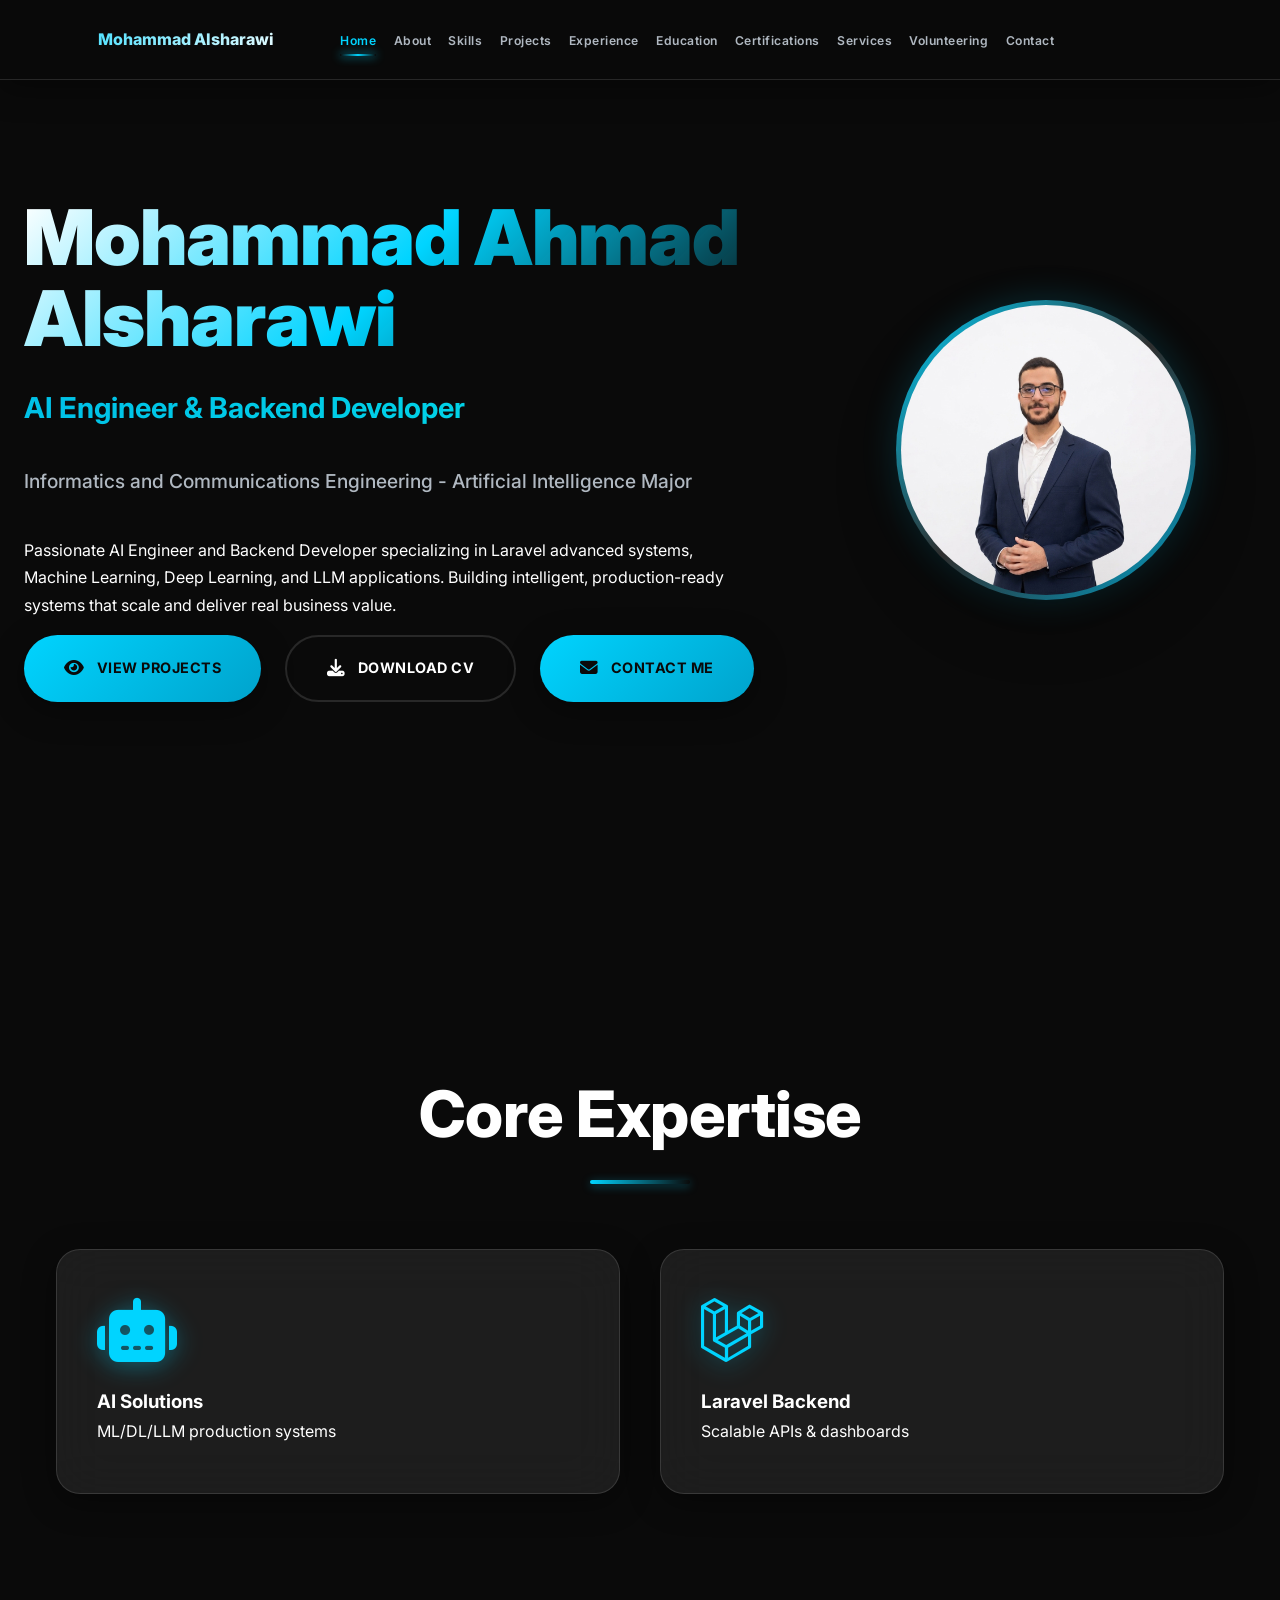
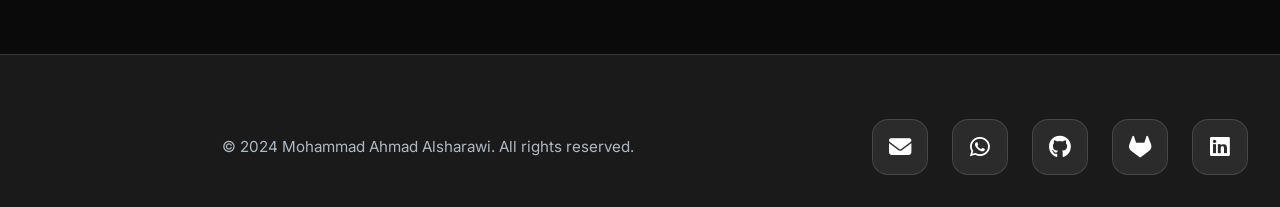
==== commit 421eccc0: "removing arabic language" ====
--- a/index.html
+++ b/index.html
@@ -52,8 +52,6 @@
         <li><a href="volunteers.html" class="nav-link" data-lang="nav-Volunteering">Volunteering</a></li>
         <li><a href="contact.html" class="nav-link" data-lang="nav-contact" aria-label="Contact"></a></li>
       </ul>
-      <button class="language-switcher" type="button" aria-label="Switch language">AR</button>
-      <button class="hamburger" type="button" aria-label="Toggle navigation" aria-expanded="false">
         <span></span>
         <span></span>
         <span></span>
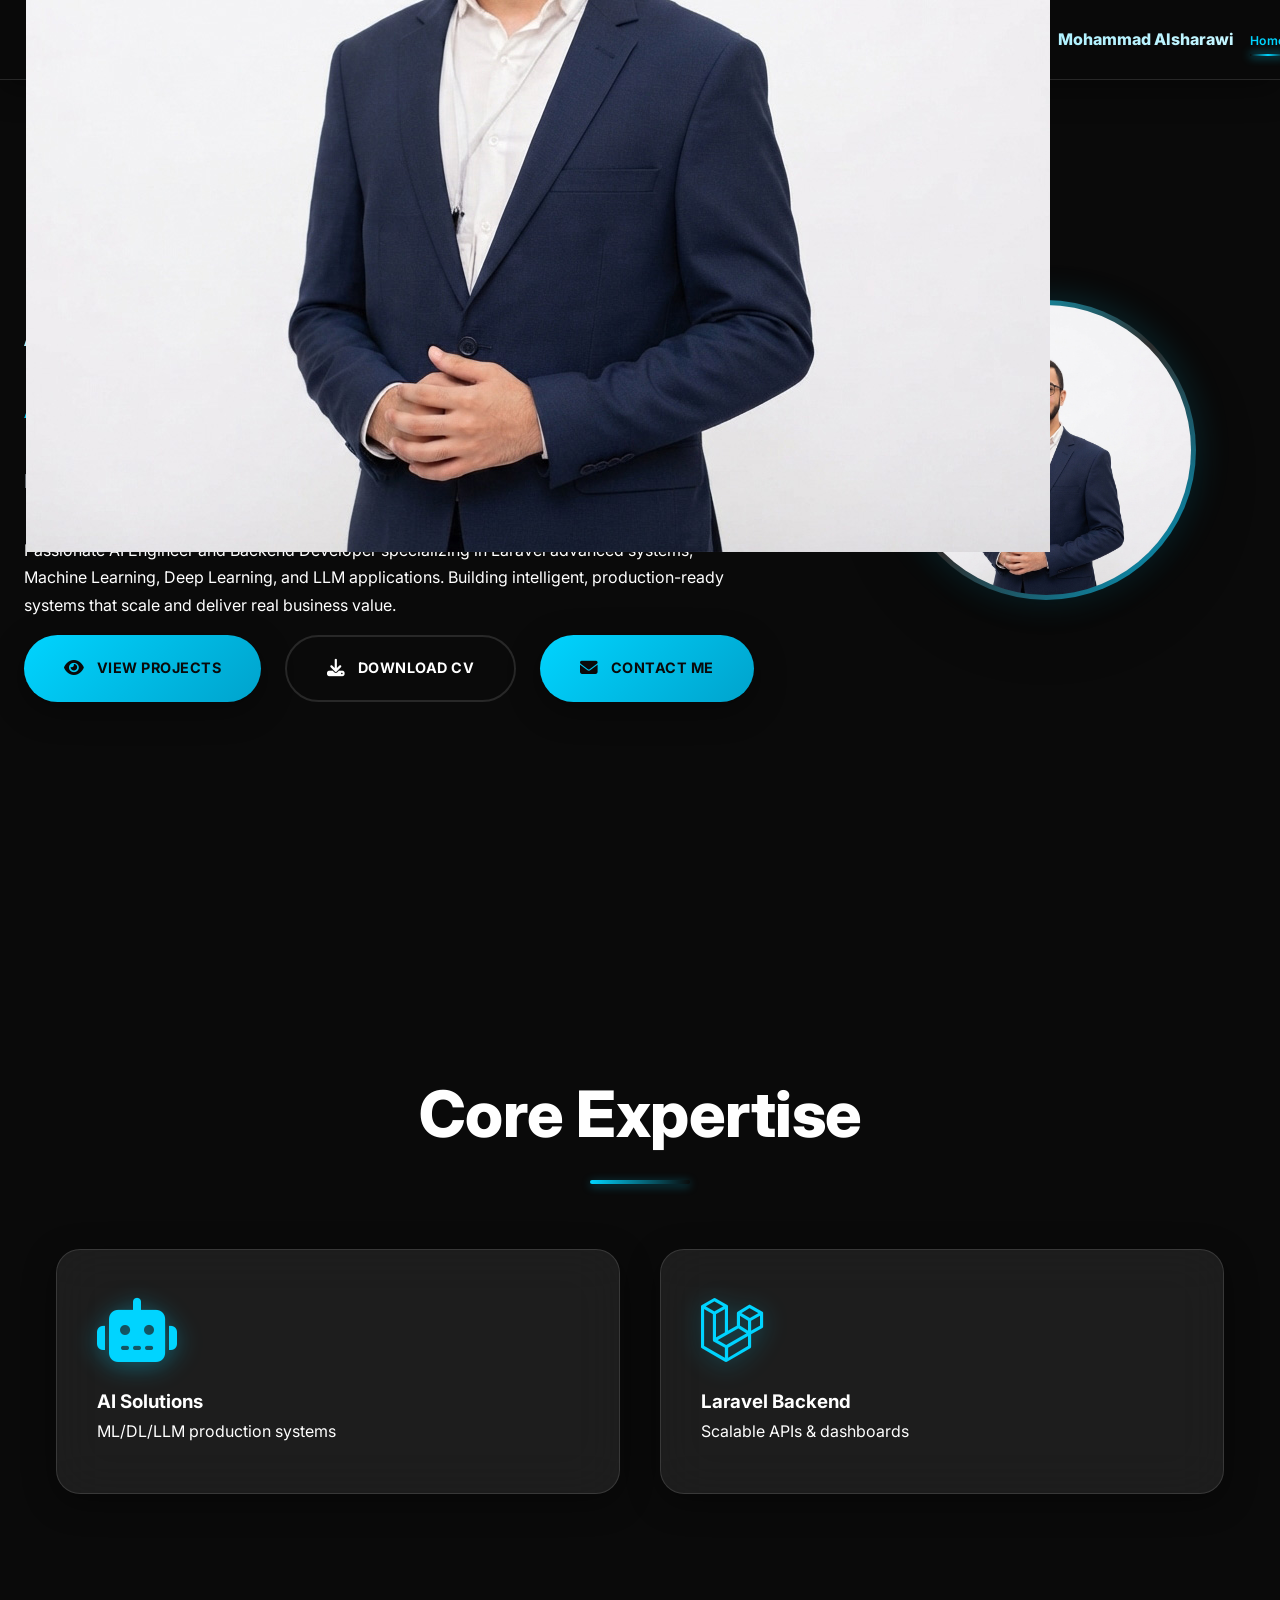
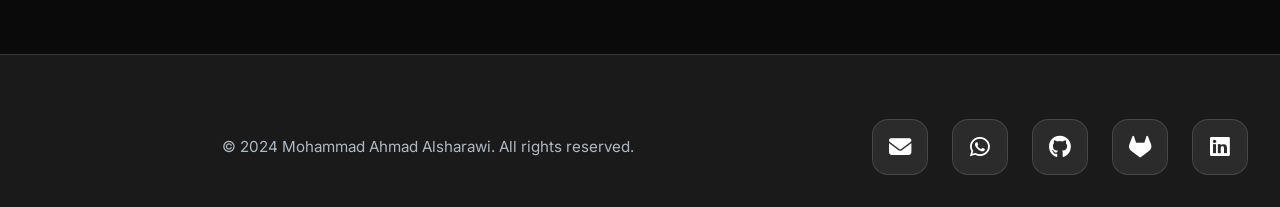
==== commit 33046686: "updating nav bar" ====
--- a/index.html
+++ b/index.html
@@ -37,8 +37,12 @@
   <!-- Navigation -->
   <nav class="navbar">
     <div class="nav-container">
-      <a href="index.html" class="logo">
-        <i class="fas fa-brain" aria-hidden="true"></i> Mohammad Alsharawi
+      <a href="index.html" class="logo" aria-label="Home">
+          <img src="assets/images/profile.jpg"
+              alt="Mohammad Alsharawi"
+              class="navbar-profile-img">
+
+          <span>Mohammad Alsharawi</span>
       </a>
       <ul class="navbar-nav">
         <li><a href="index.html" class="nav-link active" data-lang="nav-home" aria-label="Home"></a></li>
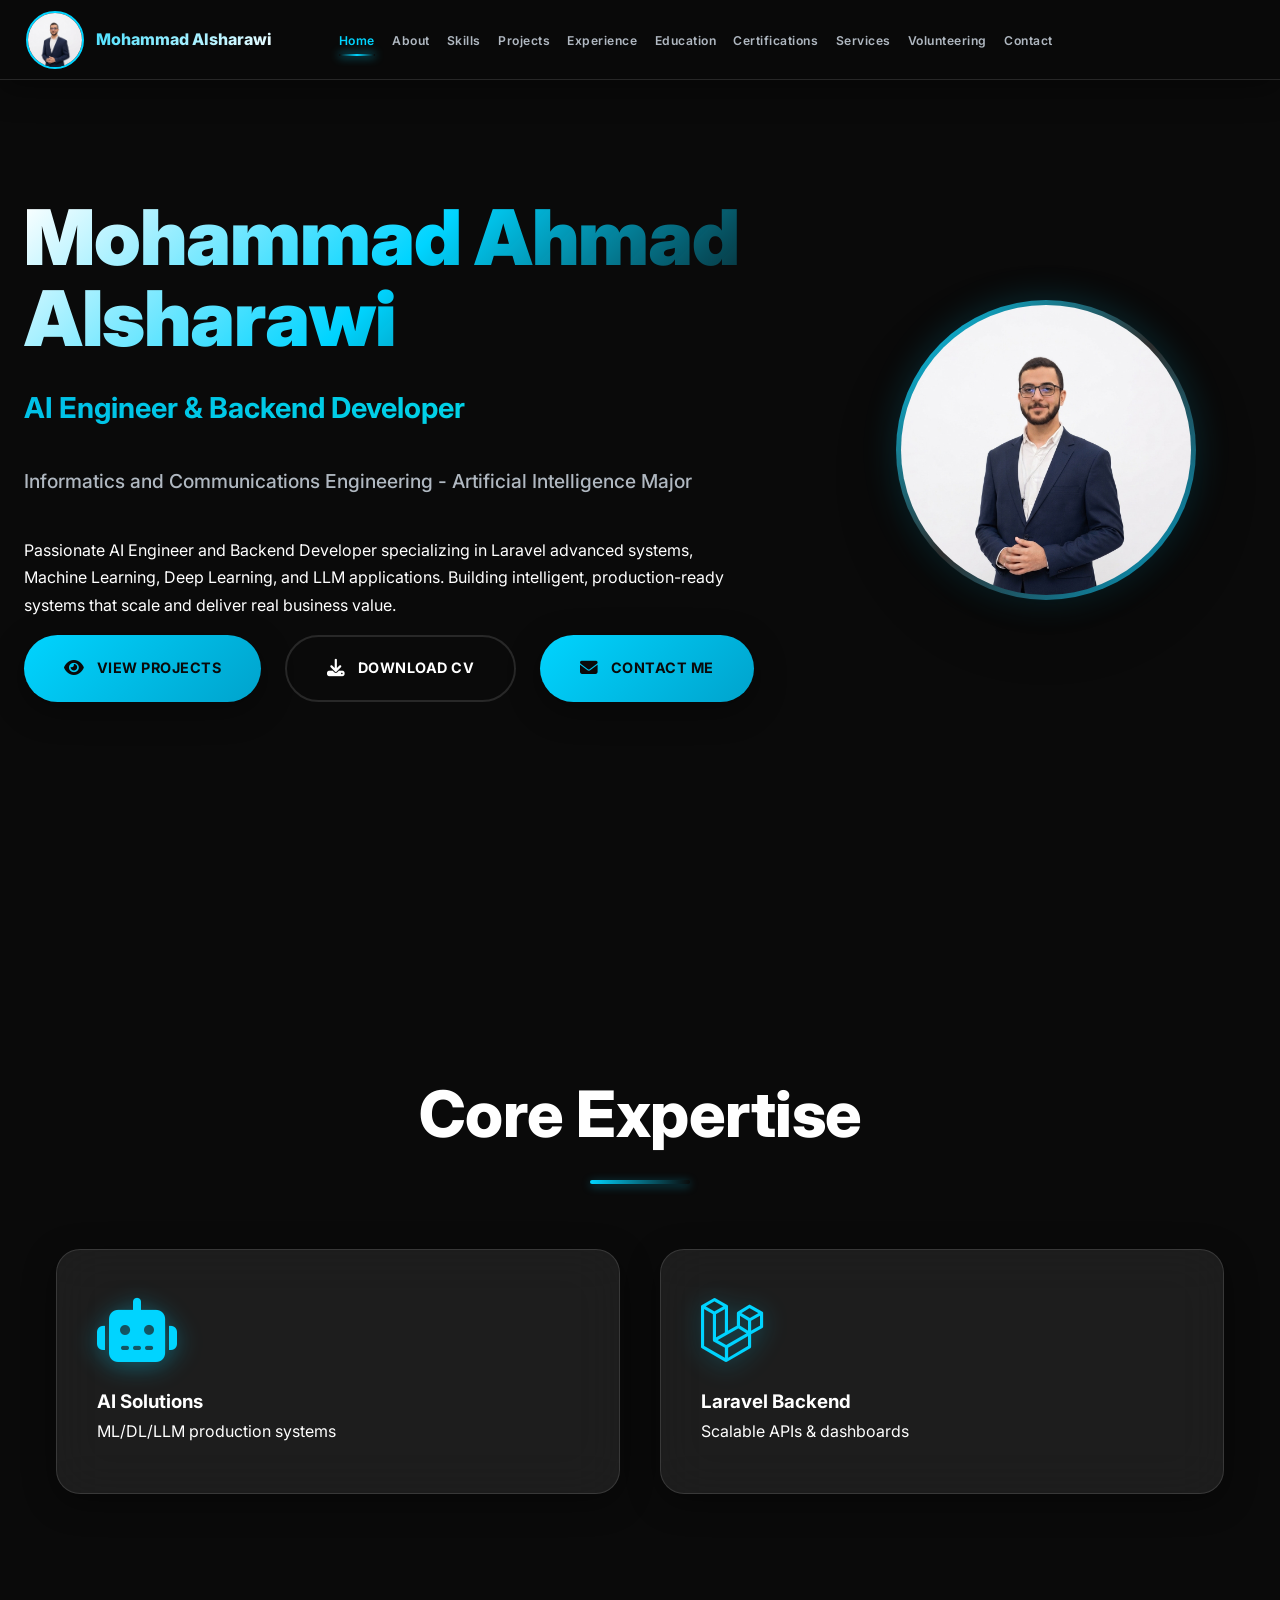
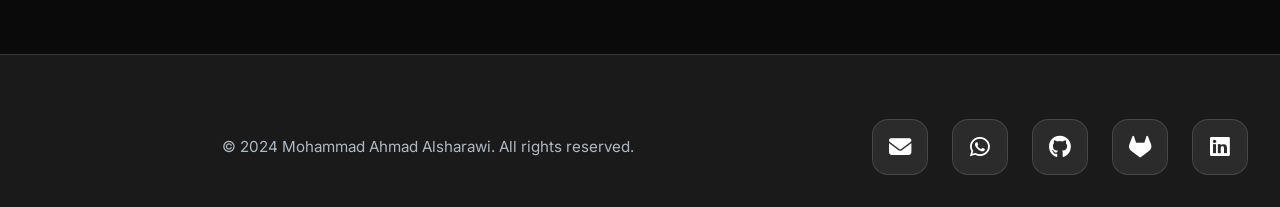
==== commit d06bc77d: "modify nav bar" ====
--- a/index.html
+++ b/index.html
@@ -56,6 +56,8 @@
         <li><a href="volunteers.html" class="nav-link" data-lang="nav-Volunteering">Volunteering</a></li>
         <li><a href="contact.html" class="nav-link" data-lang="nav-contact" aria-label="Contact"></a></li>
       </ul>
+      <button class="hamburger" type="button" aria-label="Toggle navigation" aria-expanded="false"></button>
+
         <span></span>
         <span></span>
         <span></span>
--- a/assets/css/style.css
+++ b/assets/css/style.css
@@ -749,3 +749,29 @@
 /* Graceful fallback when optional local portfolio media is not present. */
 img.media-missing { display: none !important; }
 .profile-img.profile-photo:has(img.media-missing)::after { content: 'MA'; font-size: clamp(4rem, 9vw, 6.5rem); font-weight: 900; color: var(--bg-primary); }
+
+.logo {
+    display: flex;
+    align-items: center;
+    gap: 12px;
+}
+
+.navbar-profile-img {
+    width: 58px;
+    height: 58px;
+
+    object-fit: cover;
+    object-position: center;
+
+    border-radius: 50%;
+
+    border: 2px solid var(--accent);
+
+    flex-shrink: 0;
+
+    transition: 0.3s ease;
+}
+
+.logo:hover .navbar-profile-img {
+    transform: scale(1.05);
+}
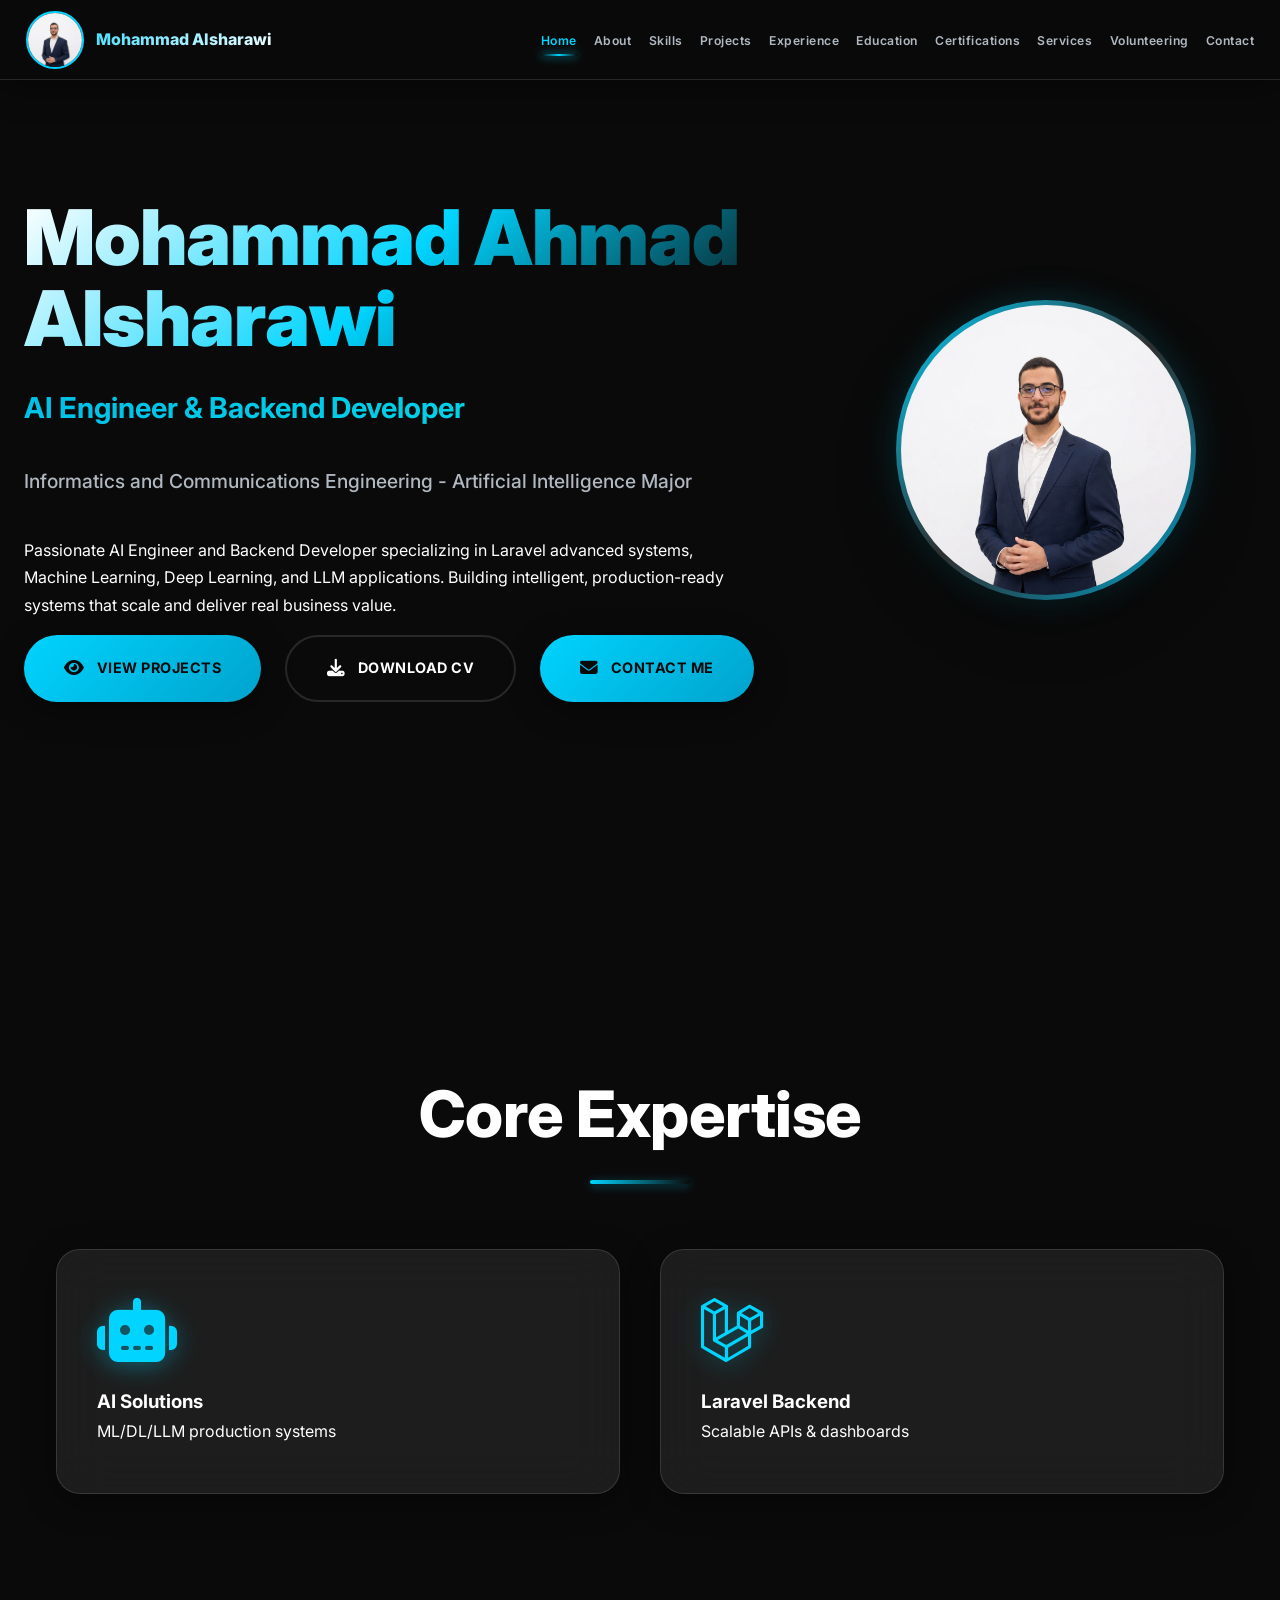
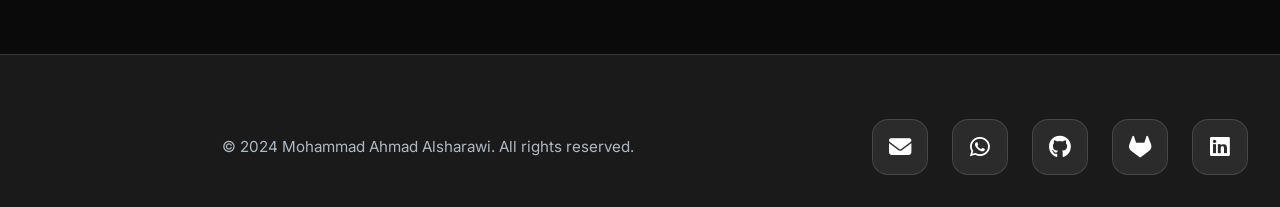
==== commit f3f6598c: "modify nav bar" ====
--- a/index.html
+++ b/index.html
@@ -56,8 +56,7 @@
         <li><a href="volunteers.html" class="nav-link" data-lang="nav-Volunteering">Volunteering</a></li>
         <li><a href="contact.html" class="nav-link" data-lang="nav-contact" aria-label="Contact"></a></li>
       </ul>
-      <button class="hamburger" type="button" aria-label="Toggle navigation" aria-expanded="false"></button>
-
+      <button class="hamburger" type="button" aria-label="Toggle navigation" aria-expanded="false">
         <span></span>
         <span></span>
         <span></span>
